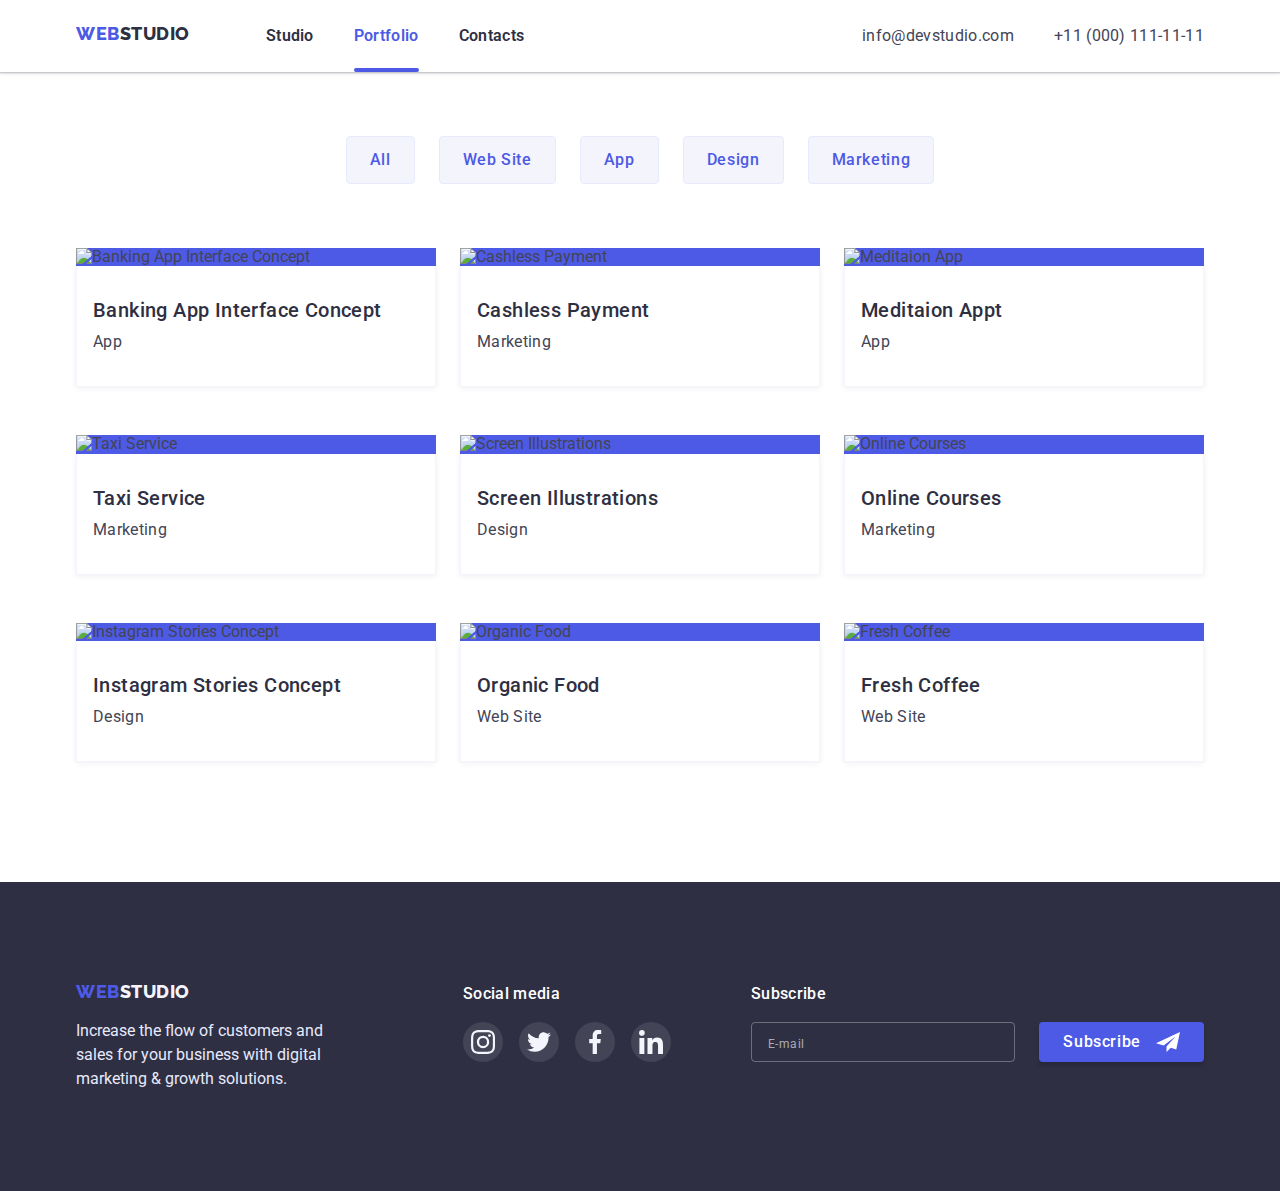
==== portfolio.html @ eb6dbb63 "After mentor" ====
<!DOCTYPE html>
<html lang="en">
  <head>
    <meta charset="UTF-8" />
    <meta http-equiv="X-UA-Compatible" content="IE=edge" />
    <meta name="viewport" content="width=device-width, initial-scale=1.0" />
    <title>WEBSTUDIO</title>
    <link rel="preconnect" href="https://fonts.googleapis.com" />
    <link rel="preconnect" href="https://fonts.gstatic.com" crossorigin />
    <link
      href="https://fonts.googleapis.com/css2?family=Raleway:wght@800&family=Roboto:ital,wght@0,400;0,500;0,700;0,900;1,300&display=swap"
      rel="stylesheet"
    />
    <link
      rel="stylesheet"
      href="https://cdn.jsdelivr.net/npm/modern-normalize@1.1.0/modern-normalize.min.css"
    />
    <link rel="stylesheet" href="./css/styles.css" />
  </head>
  <body>
    <!-- HEADER -->
    <header class="header header-shadow">
      <div class="header-wrapper container">
        <a class="header-logo link" href="./index.html">
          <span class="logo-acent">WEB</span>STUDIO
        </a>

        <div class="header-nav-wrapper">
          <nav class="header-nav-menu">
            <ul class="header-nav-menu-list list">
              <li class="header-nav-menu-item">
                <a class="header-nav-menu-link link" href="./index.html">Studio</a>
              </li>
              <li class="header-nav-menu-item">
                <a class="current-page link" href="./portfolio.html">Portfolio</a>
              </li>
              <li class="header-nav-menu-item">
                <a class="header-nav-menu-link link" href="">Contacts</a>
              </li>
            </ul>
          </nav>
          <ul class="header-contact-list list">
            <li class="header-contact-item">
              <a class="header-contact-link link" href="mailto:info@devstudio.com"
                >info@devstudio.com</a
              >
            </li>
            <li class="header-contact-item">
              <a class="header-contact-link link" href="tel:+110001111111">+11 (000) 111-11-11</a>
            </li>
          </ul>
        </div>

        <!-- mobile button -->
        <button class="mobile-btn js-open-menu" aria-expanded="false" aria-controls="mobile-menu">
          <svg class="menu-hamburger">
            <use href="./images/icons/icons.svg#menu"></use>
          </svg>
        </button>
        <!-- /mobile button/ -->
      </div>
    </header>

    <main>
      <section class="portfolio section">
        <div class="portfolio-wrapper container">
          <!-- filters button -->
          <ul class="btn-list list">
            <li><button class="btn-filters" type="button" aria-label="filter-All">All</button></li>

            <li>
              <button class="btn-filters" type="button" aria-label="filter-Web Site">
                Web Site
              </button>
            </li>

            <li><button class="btn-filters" type="button" aria-label="filter-App">App</button></li>

            <li>
              <button class="btn-filters" type="button" aria-label="filter-Design">Design</button>
            </li>

            <li>
              <button class="btn-filters" type="button" aria-label="filter-Marketing">
                Marketing
              </button>
            </li>
          </ul>

          <!-- examples -->
          <ul class="examples list">
            <li class="examples-item">
              <div class="overlay">
                <picture>
                  <source
                    media="(min-width: 1200px)"
                    srcset="
                      ./images/portfolio/desktop/banking-app-dt.jpg    1x,
                      ./images/portfolio/desktop/banking-app-dt@2x.jpg 2x
                    "
                  />
                  <source
                    media="(min-width: 768px)"
                    srcset="
                      ./images/portfolio/tablet/banking-app-tab.jpg    1x,
                      ./images/portfolio/tablet/banking-app-tab@2x.jpg 2x
                    "
                  />
                  <source
                    media="(max-width: 767px)"
                    srcset="
                      ./images/portfolio/mobile/banking-app-mob.jpg    1x,
                      ./images/portfolio/mobile/banking-app-mob@2x.jpg 2x
                    "
                  />
                  <img
                    class="examples-image"
                    src="./images/portfolio/desktop/banking-app-dt.jpg"
                    alt="Banking App Interface Concept"
                  />
                </picture>

                <p class="overlay-text">
                  14 Stylish and User-Friendly App Design Concepts · Task Manager App · Calorie
                  Tracker App · Exotic Fruit Ecommerce App · Cloud Storage App
                </p>
              </div>
              <div class="examples-description">
                <h3 class="app-caption">Banking App Interface Concept</h3>
                <p class="app-text">App</p>
              </div>
            </li>

            <li class="examples-item">
              <div class="overlay">
                <picture>
                  <source
                    media="(min-width: 1200px)"
                    srcset="
                      ./images/portfolio/desktop/cashless-payment-dt.jpg    1x,
                      ./images/portfolio/desktop/cashless-payment-dt@2x.jpg 2x
                    "
                  />
                  <source
                    media="(min-width: 768px)"
                    srcset="
                      ./images/portfolio/tablet/cashless-payment-tab.jpg    1x,
                      ./images/portfolio/tablet/cashless-payment-tab@2x.jpg 2x
                    "
                  />
                  <source
                    media="(max-width: 767px)"
                    srcset="
                      ./images/portfolio/mobile/cashless-payment-mob.jpg    1x,
                      ./images/portfolio/mobile/cashless-payment-mob@2x.jpg 2x
                    "
                  />
                  <img
                    class="examples-image"
                    src="./images/portfolio/desktop/cashless-payment-dt.jpg"
                    alt="Cashless Payment"
                  />
                </picture>

                <p class="overlay-text">
                  14 Stylish and User-Friendly App Design Concepts · Task Manager App · Calorie
                  Tracker App · Exotic Fruit Ecommerce App · Cloud Storage App
                </p>
              </div>
              <div class="examples-description">
                <h3 class="app-caption">Cashless Payment</h3>
                <p class="app-text">Marketing</p>
              </div>
            </li>

            <li class="examples-item">
              <div class="overlay">
                <picture>
                  <source
                    media="(min-width: 1200px)"
                    srcset="
                      ./images/portfolio/desktop/meditaion-app-dt.jpg    1x,
                      ./images/portfolio/desktop/meditaion-app-dt@2x.jpg 2x
                    "
                  />
                  <source
                    media="(min-width: 768px)"
                    srcset="
                      ./images/portfolio/tablet/meditaion-app-tab.jpg    1x,
                      ./images/portfolio/tablet/meditaion-app-tab@2x.jpg 2x
                    "
                  />
                  <source
                    media="(max-width: 767px)"
                    srcset="
                      ./images/portfolio/mobile/meditaion-app-mob.jpg    1x,
                      ./images/portfolio/mobile/meditaion-app-mob@2x.jpg 2x
                    "
                  />
                  <img
                    class="examples-image"
                    src="./images/portfolio/desktop/meditaion-app-mob.jpg"
                    alt="Meditaion App"
                  />
                </picture>

                <p class="overlay-text">
                  14 Stylish and User-Friendly App Design Concepts · Task Manager App · Calorie
                  Tracker App · Exotic Fruit Ecommerce App · Cloud Storage App
                </p>
              </div>
              <div class="examples-description">
                <h3 class="app-caption">Meditaion Appt</h3>
                <p class="app-text">App</p>
              </div>
            </li>

            <li class="examples-item">
              <div class="overlay">
                <picture>
                  <source
                    media="(min-width: 1200px)"
                    srcset="
                      ./images/portfolio/desktop/taxi-service-dt.jpg    1x,
                      ./images/portfolio/desktop/taxi-service-dt@2x.jpg 2x
                    "
                  />
                  <source
                    media="(min-width: 768px)"
                    srcset="
                      ./images/portfolio/tablet/taxi-service-tab.jpg    1x,
                      ./images/portfolio/tablet/taxi-service-tab@2x.jpg 2x
                    "
                  />
                  <source
                    media="(max-width: 767px)"
                    srcset="
                      ./images/portfolio/mobile/taxi-service-mob.jpg    1x,
                      ./images/portfolio/mobile/taxi-service-mob@2x.jpg 2x
                    "
                  />
                  <img
                    class="examples-image"
                    src="./images/portfolio/desktop/taxi-service-mob.jpg"
                    alt="Taxi Service"
                  />
                </picture>

                <p class="overlay-text">
                  14 Stylish and User-Friendly App Design Concepts · Task Manager App · Calorie
                  Tracker App · Exotic Fruit Ecommerce App · Cloud Storage App
                </p>
              </div>
              <div class="examples-description">
                <h3 class="app-caption">Taxi Service</h3>
                <p class="app-text">Marketing</p>
              </div>
            </li>

            <li class="examples-item">
              <div class="overlay">
                <picture>
                  <source
                    media="(min-width: 1200px)"
                    srcset="
                      ./images/portfolio/desktop/screen-illustrations-dt.jpg    1x,
                      ./images/portfolio/desktop/screen-illustrations-dt@2x.jpg 2x
                    "
                  />
                  <source
                    media="(min-width: 768px)"
                    srcset="
                      ./images/portfolio/tablet/screen-illustrations-tab.jpg    1x,
                      ./images/portfolio/tablet/screen-illustrations-tab@2x.jpg 2x
                    "
                  />
                  <source
                    media="(max-width: 767px)"
                    srcset="
                      ./images/portfolio/mobile/screen-illustrations-mob.jpg    1x,
                      ./images/portfolio/mobile/screen-illustrations-mob@2x.jpg 2x
                    "
                  />
                  <img
                    class="examples-image"
                    src="./images/portfolio/desktop/screen-illustrations-mob.jpg"
                    alt="Screen Illustrations"
                  />
                </picture>

                <p class="overlay-text">
                  14 Stylish and User-Friendly App Design Concepts · Task Manager App · Calorie
                  Tracker App · Exotic Fruit Ecommerce App · Cloud Storage App
                </p>
              </div>
              <div class="examples-description">
                <h3 class="app-caption">Screen Illustrations</h3>
                <p class="app-text">Design</p>
              </div>
            </li>

            <li class="examples-item">
              <div class="overlay">
                <picture>
                  <source
                    media="(min-width: 1200px)"
                    srcset="
                      ./images/portfolio/desktop/online-courses-dt.jpg    1x,
                      ./images/portfolio/desktop/online-courses-dt@2x.jpg 2x
                    "
                  />
                  <source
                    media="(min-width: 768px)"
                    srcset="
                      ./images/portfolio/tablet/online-courses-tab.jpg    1x,
                      ./images/portfolio/tablet/online-courses-tab@2x.jpg 2x
                    "
                  />
                  <source
                    media="(max-width: 767px)"
                    srcset="
                      ./images/portfolio/mobile/online-courses-mob.jpg    1x,
                      ./images/portfolio/mobile/online-courses-mob@2x.jpg 2x
                    "
                  />
                  <img
                    class="examples-image"
                    src="./images/portfolio/desktop/online-courses-mob.jpg"
                    alt="Online Courses"
                  />
                </picture>

                <p class="overlay-text">
                  14 Stylish and User-Friendly App Design Concepts · Task Manager App · Calorie
                  Tracker App · Exotic Fruit Ecommerce App · Cloud Storage App
                </p>
              </div>
              <div class="examples-description">
                <h3 class="app-caption">Online Courses</h3>
                <p class="app-text">Marketing</p>
              </div>
            </li>

            <li class="examples-item">
              <div class="overlay">
                <picture>
                  <source
                    media="(min-width: 1200px)"
                    srcset="
                      ./images/portfolio/desktop/meditaion-app-dt.jpg    1x,
                      ./images/portfolio/desktop/meditaion-app-dt@2x.jpg 2x
                    "
                  />
                  <source
                    media="(min-width: 768px)"
                    srcset="
                      ./images/portfolio/tablet/instagram-stories-tab.jpg    1x,
                      ./images/portfolio/tablet/instagram-stories-tab@2x.jpg 2x
                    "
                  />
                  <source
                    media="(max-width: 767px)"
                    srcset="
                      ./images/portfolio/mobile/instagram-stories-mob.jpg    1x,
                      ./images/portfolio/mobile/instagram-stories-mob@2x.jpg 2x
                    "
                  />
                  <img
                    class="examples-image"
                    src="./images/portfolio/desktop/instagram-stories-mob.jpg"
                    alt="Instagram Stories Concept"
                  />
                </picture>

                <p class="overlay-text">
                  14 Stylish and User-Friendly App Design Concepts · Task Manager App · Calorie
                  Tracker App · Exotic Fruit Ecommerce App · Cloud Storage App
                </p>
              </div>
              <div class="examples-description">
                <h3 class="app-caption">Instagram Stories Concept</h3>
                <p class="app-text">Design</p>
              </div>
            </li>

            <li class="examples-item">
              <div class="overlay">
                <picture>
                  <source
                    media="(min-width: 1200px)"
                    srcset="
                      ./images/portfolio/desktop/organic-food-dt.jpg    1x,
                      ./images/portfolio/desktop/organic-food-dt@2x.jpg 2x
                    "
                  />
                  <source
                    media="(min-width: 768px)"
                    srcset="
                      ./images/portfolio/tablet/organic-food-tab.jpg    1x,
                      ./images/portfolio/tablet/organic-food-tab@2x.jpg 2x
                    "
                  />
                  <source
                    media="(max-width: 767px)"
                    srcset="
                      ./images/portfolio/mobile/organic-food-mob.jpg    1x,
                      ./images/portfolio/mobile/organic-food-mob@2x.jpg 2x
                    "
                  />
                  <img
                    class="examples-image"
                    src="./images/portfolio/desktop/organic-food-mob.jpg"
                    alt="Organic Food"
                  />
                </picture>

                <p class="overlay-text">
                  14 Stylish and User-Friendly App Design Concepts · Task Manager App · Calorie
                  Tracker App · Exotic Fruit Ecommerce App · Cloud Storage App
                </p>
              </div>
              <div class="examples-description">
                <h3 class="app-caption">Organic Food</h3>
                <p class="app-text">Web Site</p>
              </div>
            </li>

            <li class="examples-item">
              <div class="overlay">
                <picture>
                  <source
                    media="(min-width: 1200px)"
                    srcset="
                      ./images/portfolio/desktop/fresh-coffee-dt.jpg    1x,
                      ./images/portfolio/desktop/fresh-coffee-dt@2x.jpg 2x
                    "
                  />
                  <source
                    media="(min-width: 768px)"
                    srcset="
                      ./images/portfolio/tablet/fresh-coffee-tab.jpg    1x,
                      ./images/portfolio/tablet/fresh-coffee-tab@2x.jpg 2x
                    "
                  />
                  <source
                    media="(max-width: 767px)"
                    srcset="
                      ./images/portfolio/mobile/fresh-coffee-mob.jpg    1x,
                      ./images/portfolio/mobile/fresh-coffee-mob@2x.jpg 2x
                    "
                  />
                  <img
                    class="examples-image"
                    src="./images/portfolio/desktop/fresh-coffee-mob.jpg"
                    alt="Fresh Coffee"
                  />
                </picture>

                <p class="overlay-text">
                  14 Stylish and User-Friendly App Design Concepts · Task Manager App · Calorie
                  Tracker App · Exotic Fruit Ecommerce App · Cloud Storage App
                </p>
              </div>
              <div class="examples-description">
                <h3 class="app-caption">Fresh Coffee</h3>
                <p class="app-text">Web Site</p>
              </div>
            </li>
          </ul>
        </div>
      </section>
    </main>

    <footer class="footer section">
      <div class="footer-wrapper container">
        <!-- footer-logo -->
        <div class="footer-container">
          <a class="footer-logo link" href="./index.html">
            <span class="logo-acent">WEB</span>STUDIO
          </a>
          <p class="footer-text">
            Increase the flow of customers and sales for your business with digital marketing &
            growth solutions.
          </p>
        </div>

        <!-- Social media -->
        <div class="social-container">
          <h3 class="footer-title">Social media</h3>
          <ul class="footer-social-list list">
            <li>
              <a class="footer-social-link" href="#">
                <svg class="footer-social-icon">
                  <use href="./images/icons/icons.svg#instagram"></use>
                </svg>
              </a>
            </li>

            <li>
              <a class="footer-social-link" href="#">
                <svg class="footer-social-icon">
                  <use href="./images/icons/icons.svg#twitter"></use>
                </svg>
              </a>
            </li>

            <li>
              <a class="footer-social-link" href="#">
                <svg class="footer-social-icon">
                  <use href="./images/icons/icons.svg#facebook"></use>
                </svg>
              </a>
            </li>

            <li>
              <a class="footer-social-link" href="#">
                <svg class="footer-social-icon">
                  <use href="./images/icons/icons.svg#linkedin"></use>
                </svg>
              </a>
            </li>
          </ul>
        </div>

        <!-- Subscribe -->
        <div class="subscribe-container">
          <h3 class="footer-title">Subscribe</h3>
          <form class="footer-subscribe-form">
            <label class="footer-subscribe-label">
              <input
                class="footer-subscribe-input"
                name="user-email"
                type="email"
                placeholder="E-mail"
              />
            </label>
            <button class="footer-btn" type="submit">
              Subscribe
              <svg class="footer-btn-icon">
                <use href="./images/icons/icons.svg#fly"></use>
              </svg>
            </button>
          </form>
        </div>
      </div>
    </footer>

    <!-- MOBILE MENU -->
    <div class="menu-container js-menu-container" id="mobile-menu">
      <button class="mobile-close-btn js-close-menu">
        <svg width="8" height="8">
          <use href="./images/icons/icons.svg#close-black"></use>
        </svg>
      </button>

      <nav class="mobile-nav-menu">
        <ul class="mobile-nav-menu-list list">
          <li class="mobile-nav-menu-item">
            <a class="mobile-nav-menu-link link" href="./index.html">Studio</a>
          </li>
          <li class="mobile-nav-menu-item">
            <a class="mobile-current-page link" href="./portfolio.html">Portfolio</a>
          </li>
          <li class="mobile-nav-menu-item">
            <a class="mobile-nav-menu-link link" href="">Contacts</a>
          </li>
        </ul>
      </nav>

      <ul class="mobile-contact-list list">
        <li class="mobile-contact-item">
          <a class="mobile-contact-link link" href="tel:+110001111111">+11 (000) 111-11-11</a>
        </li>
        <li class="mobile-contact-item">
          <a class="mail-contact-link link" href="mailto:info@devstudio.com">info@devstudio.com</a>
        </li>
      </ul>

      <ul class="team-social-list list">
        <li>
          <a class="team-social-link" href="#" aria-label="link-instagram">
            <svg class="team-social-icon">
              <use href="./images/icons/icons.svg#instagram"></use>
            </svg>
          </a>
        </li>

        <li>
          <a class="team-social-link" href="#" aria-label="link-twitter">
            <svg class="team-social-icon">
              <use href="./images/icons/icons.svg#twitter"></use>
            </svg>
          </a>
        </li>

        <li>
          <a class="team-social-link" href="#" aria-label="link-facebook">
            <svg class="team-social-icon">
              <use href="./images/icons/icons.svg#facebook"></use>
            </svg>
          </a>
        </li>

        <li>
          <a class="team-social-link" href="#" aria-label="link-linkedin">
            <svg class="team-social-icon">
              <use href="./images/icons/icons.svg#linkedin"></use>
            </svg>
          </a>
        </li>
      </ul>
    </div>

    <script src="./js/modal.js"></script>
    <script src="./js/mobile-menu.js"></script>
  </body>
</html>
---- css/styles.css ----
:root {
  /* font */
  --font-main: 'Roboto', sans-serif;
  --font-secondary: 'Raleway', sans-serif;

  /* color fonts */
  --color-font-heading: #2e2f42;
  --color-font-text: #434455;
  --color-font-acent: #4d5ae5;
  --color-font-hero: #ffffff;
  --color-font-footer: #e7e9fc;
  --color-logo-footer: #f4f4fd;

  /* color backgrounds */
  --color-bg-main: #ffffff;
  --color-bg-acent: #2e2f42;
  --color-bg-team: #f4f4fd;
  --color-bg-overlay: #4d5ae5;
  --color-bg-modal: #fcfcfc;

  /* color button subscribe */
  --color-btn-sub-defoult: #4d5ae5;
  --color-btn-sub-press: #404bbf;
  --color-btn-sub-font: #ffffff;

  /* color button filter */
  --color-bth-filter-defoult: #f4f4fd;
  --color-btn-filter-acent: #4d5ae5;
  --color-btn-filter-border: #e7e9fc;
  --color-btn-filter-press: #404bbf;
  --color-btn-filter-font: #ffffff;

  /* color button modal */
  --color-btn-modal-defoult: #4d5ae5;
  --color-btn-modal-border: #e7e9fc;
  --color-btn-modal-press: #404bbf;

  /* color link */
  --color-link-main: #4d5ae5;
  --color-link-press: #404bbf;
  --color-link-acent: #31d0aa;
  --color-link-bg-footer: rgba(255, 255, 255, 0.1);
  --color-link-icon: #f4f4fd;
  --color-customer-defoult: #8e8f99;
  --color-customer-acent: #4d5ae5;
  --color-customer-press: #404bbf;

  /* color modal form */
  --color-modal-label-text: #8e8f99;
  --color-modal-input-border: rgba(33, 33, 33, 0.2);
  --color-modal-placeholder: rgba(117, 117, 117, 0.5);
  --color-modal-privacy-text: #757575;
  --color-modal-icon: #2e2f42;
  --color-modal-accent: #4d5ae5;
  --color-modal-checkbox-icon: #f4f4fd;
  --color-modal-btn-icon: #ffffff;
  --color-modal-heading: #2e2f42;

  /* shadow */
  --shadow-main: 0px 1px 6px rgba(46, 47, 66, 0.08), 0px 1px 1px rgba(46, 47, 66, 0.16),
    0px 2px 1px rgba(46, 47, 66, 0.08);

  /* transition */
  --transition-slow: 750ms cubic-bezier(0.4, 0, 0.2, 1);
  --transition-fast: 250ms cubic-bezier(0.4, 0, 0.2, 1);

  /* animations */
  --animation: 1000ms cubic-bezier(0.4, 0, 0.2, 1);
}

body {
  font-family: var(--font-main);
  color: var(--color-font-text);

  background-color: var(--color-bg-main);
}

/* --------------------------
------- DROP STYLE -------
-------------------------- */
.link {
  text-decoration: none;
}

.list {
  list-style: none;
}

h1,
h2,
h3,
h4,
p,
ul {
  margin-top: 0;
  margin-bottom: 0;
}

ul {
  padding-left: 0;
}

/* hiden text */
.hiden {
  position: absolute;
  width: 1px;
  height: 1px;
  margin: -1px;
  border: 0;
  padding: 0;

  white-space: nowrap;
  clip-path: inset(100%);
  clip: rect(0 0 0 0);
  overflow: hidden;
}
/* --------------------------
------- /DROP STYLE -------
-------------------------- */

/* --------------------------
------- COMPONENTS -------
-------------------------- */
.container {
  margin-left: auto;
  margin-right: auto;
  padding-left: 16px;
  padding-right: 16px;
  min-width: 320px;

  /* outline: 1px solid red; */
}

@media screen and (min-width: 428px) {
  .container {
    width: 428px;
  }
}

@media screen and (min-width: 768px) {
  .container {
    width: 768px;
  }
}

.section {
  padding-top: 96px;
  padding-bottom: 96px;
}

@media screen and (min-width: 1200px) {
  .container {
    width: 1158px;
    padding-left: 15px;
    padding-right: 15px;
  }

  .section {
    padding-top: 120px;
    padding-bottom: 120px;
  }
}

.section-title {
  margin-bottom: 72px;

  font-weight: 700;
  font-size: 36px;
  line-height: 1.11;
  text-align: center;
  letter-spacing: 0.02em;
  text-transform: capitalize;
  color: var(--color-font-heading);
}

.current-page {
  letter-spacing: 0.02em;
  color: var(--color-font-acent);
}

.current-page::after {
  content: '';
  display: block;
  width: 100%;
  height: 4px;
  margin-top: 20px;

  background-color: var(--color-font-acent);
  border-radius: 2px;
}
/* --------------------------
------- /COMPONENTS -------
-------------------------- */

/* ----------------------
------- HEADER -------
---------------------- */
.header {
  padding-top: 24px;
  padding-bottom: 24px;
}

.header-wrapper {
  display: flex;
  align-items: center;
}

.header-shadow {
  box-shadow: var(--shadow-main);
}

/* logo */
.header-logo {
  font-family: var(--font-secondary);
  font-weight: 800;
  font-size: 18px;
  letter-spacing: 0.03em;
  text-transform: uppercase;
  color: var(--color-font-heading);
}

.logo-acent {
  font-family: var(--font-secondary);
  color: var(--color-font-acent);
}
/* /logo
--------- */

/* wrapper navigations in header */
@media screen and (max-width: 767px) {
  .header-nav-wrapper {
    display: none;
  }

  .mobile-btn {
    display: flex;
    align-items: center;
    margin-left: auto;
    background-color: transparent;
    border: none;
    padding: 0;
  }
}

.menu-hamburger {
  width: 32px;
  height: 22px;
}

@media screen and (min-width: 768px) {
  .mobile-btn {
    display: none;
  }

  .header-wrapper {
    display: flex;
    align-items: flex-start;
  }

  .header-nav-wrapper {
    display: flex;
    flex-grow: 1;
  }

  .header {
    padding-bottom: 0;
  }
}

.header-nav-menu {
  display: flex;
  margin-left: auto;
  margin-right: auto;
}

.header-nav-menu-list {
  display: flex;
}

.header-nav-menu-item {
  font-weight: 600;
  font-size: 16px;
  line-height: 1.5;
  letter-spacing: 0.02em;
  color: var(--color-font-heading);
}

.header-nav-menu-item:not(:last-child) {
  margin-right: 40px;
}

.header-nav-menu-link {
  display: block;
  letter-spacing: 0.02em;
  color: var(--color-font-heading);

  transition: color var(--transition);
}

.header-nav-menu-link:hover,
.header-nav-menu-link:focus {
  color: var(--color-font-acent);
}

.header-nav-menu-link:active {
  color: var(--color-link-press);
}

.header-contact-list {
  display: flex;
  flex-direction: column;
  gap: 4px;
}

.header-contact-link {
  display: block;

  font-weight: 400;
  font-size: 12px;
  line-height: 1.33;
  letter-spacing: 0.04em;
  color: var(--color-font-text);

  transition: color var(--transition);
}

.header-contact-link:hover,
.header-contact-link:focus {
  color: var(--color-font-acent);
}

.header-contact-link:active {
  color: var(--color-link-press);
}

@media screen and (min-width: 1200px) {
  .header-nav-menu {
    margin-left: 76px;
    margin-right: auto;
  }

  .header-contact-list {
    display: flex;
    flex-direction: row;
    gap: 40px;
  }

  .header-contact-link {
    font-weight: 400;
    font-size: 16px;
    line-height: 1.5;
    letter-spacing: 0.02em;
  }
}
/* /wrapper navigations in header */
/* ----------------------
------- /HEADER -------
---------------------- */

/* --------------------
------- HERO -------
-------------------- */
.hero {
  padding-top: 112px;
  padding-bottom: 112px;
  margin-left: auto;
  margin-right: auto;
  max-width: 1440px;

  background-image: linear-gradient(to right, rgba(46, 47, 66, 0.7), rgba(46, 47, 66, 0.7)),
    url(../images/hero/mobile-bg.jpg);
  background-size: cover;
  background-position: center;
  background-color: var(--color-bg-acent);
}

@media screen and (min-device-pixel-ratio: 2) and (max-width: 767px),
  screen and (min-resolution: 192dpi) and (max-width: 767px),
  screen and (min-resolution: 2dppx) and (max-width: 767px) {
  .hero {
    background-image: linear-gradient(to right, rgba(46, 47, 66, 0.7), rgba(46, 47, 66, 0.7)),
      url(../images/hero/mobile-bg@2x.jpg);
  }
}

.hero-wrapper {
  align-items: center;
  flex-direction: column;
}

.hero-title {
  max-width: 350px;
  margin-left: auto;
  margin-right: auto;
  margin-bottom: 72px;

  font-weight: 700;
  font-size: 36px;
  line-height: 1.11;
  letter-spacing: 0.02em;
  text-transform: capitalize;
  text-align: center;
  color: var(--color-font-hero);
}

@media screen and (min-width: 768px) {
  .hero {
    background-image: linear-gradient(to right, rgba(46, 47, 66, 0.7), rgba(46, 47, 66, 0.7)),
      url(../images/hero/tablet-bg.jpg);
  }

  .hero-title {
    max-width: 500px;
    margin-bottom: 40px;

    font-size: 56px;
    line-height: 1.07;
  }
}

@media screen and (min-device-pixel-ratio: 2) and (min-width: 768px),
  screen and (min-resolution: 192dpi) and (min-width: 768px),
  screen and (min-resolution: 2dppx) and (min-width: 768px) {
  .hero {
    background-image: linear-gradient(to right, rgba(46, 47, 66, 0.7), rgba(46, 47, 66, 0.7)),
      url(../images/hero/tablet-bg@2x.jpg);
  }

  .hero-title {
    max-width: 500px;
    margin-bottom: 40px;

    font-size: 56px;
    line-height: 1.07;
  }
}

@media screen and (min-width: 1200px) {
  .hero {
    padding-top: 188px;
    padding-bottom: 188px;
    background-image: linear-gradient(to right, rgba(46, 47, 66, 0.7), rgba(46, 47, 66, 0.7)),
      url(../images/hero/desktop-bg.jpg);
  }

  .hero-title {
    margin-bottom: 48px;
  }
}

@media screen and (min-device-pixel-ratio: 2) and (min-width: 1200px),
  screen and (min-resolution: 192dpi) and (min-width: 1200px),
  screen and (min-resolution: 2dppx) and (min-width: 1200px) {
  .hero {
    padding-top: 188px;
    padding-bottom: 188px;
    background-image: linear-gradient(to right, rgba(46, 47, 66, 0.7), rgba(46, 47, 66, 0.7)),
      url(../images/hero/desktop-bg@2x.jpg);
  }

  .hero-title {
    margin-bottom: 48px;
  }
}

.hero-btn {
  display: block;
  margin-left: auto;
  margin-right: auto;
  padding-top: 16px;
  padding-bottom: 16px;
  padding-left: 32px;
  padding-right: 32px;

  font-weight: 500;
  font-size: 16px;
  line-height: 1.5;
  letter-spacing: 0.04em;
  color: var(--color-font-hero);

  background-color: var(--color-btn-sub-defoult);
  box-shadow: 0px 4px 4px rgba(0, 0, 0, 0.15);
  border-radius: 4px;
  border: transparent;

  cursor: pointer;

  transition: box-shadow var(--transition), background-color var(--transition);

  /* animation hero button */
  animation: hero-btn var(--animation);
  /* /animation hero button */
}

.hero-btn:hover,
.hero-btn:focus {
  box-shadow: var(--shadow-main);
}

.hero-btn:active {
  background-color: var(--color-btn-sub-press);
  box-shadow: 0px 4px 4px rgba(0, 0, 0, 0.15);
}
/* --------------------
------- /HERO -------
-------------------- */

/* ---------------------
------- ABOUT -------
--------------------- */
.about-list {
  display: flex;
  flex-wrap: wrap;
  row-gap: 72px;
}

.about-icon-container {
  display: flex;
  justify-content: center;
  align-items: center;
  margin-bottom: 8px;
  height: 112px;

  background-color: var(--color-bg-team);
  border-radius: 4px;
}

@media screen and (max-width: 1199px) {
  .about-icon-container {
    display: none;
  }
}

.about-icon {
  width: 64px;
  height: 64px;
}

.about-caption {
  margin-bottom: 8px;

  font-weight: 700;
  font-size: 36px;
  text-align: center;
  line-height: 1.11;
  letter-spacing: 0.02em;
}

.about-text {
  font-weight: 500;
  line-height: 1.5;
  letter-spacing: 0.02em;
  color: var(--color-font-text);
}

@media screen and (min-width: 768px) {
  .about-list {
    column-gap: 24px;
  }

  .about-item {
    flex-basis: calc(100% / 2 - 12px);
  }

  .about-caption {
    text-align: start;
  }
}

@media screen and (min-width: 1200px) {
  .about {
    padding-bottom: 0;
  }

  .about-list {
    display: flex;
    flex-wrap: nowrap;
    row-gap: 24px;
  }

  .about-caption {
    font-weight: 500;
    font-size: 20px;
    text-align: start;
    line-height: 1.2;
    letter-spacing: 0.02em;
  }

  .about-text {
    font-weight: 400;
  }
}
/* ---------------------
------- /ABOUT -------
--------------------- */

/* ---------------------------------
------- WHAT ARE WE DOING -------
--------------------------------- */
@media screen and (max-width: 1199px) {
  .work {
    display: none;
  }
}

.work-list {
  display: flex;
  gap: 24px;
  flex-wrap: wrap;
}

.work-image {
  display: block;
}
/* ---------------------------------
------- /WHAT ARE WE DOING -------
--------------------------------- */

/* --------------------
------- TEAM -------
-------------------- */
.team {
  background-color: var(--color-bg-team);
}

.team-list {
  display: flex;
  flex-wrap: wrap;
  justify-content: center;
  margin-left: auto;
  margin-right: auto;
  row-gap: 72px;
}

@media screen and (min-width: 768px) {
  .team-list {
    row-gap: 64px;
    column-gap: 24px;
    width: 552px;
  }
}

@media screen and (min-width: 1200px) {
  .team-list {
    row-gap: 64px;
    column-gap: 24px;
    width: 100%;
  }
}

.team-thumb {
  box-shadow: var(--shadow-main);
  border-radius: 0px 0px 4px 4px;

  background-color: var(--color-bg-main);
}

.team-image {
  display: block;
}

.team-description {
  display: flex;
  flex-direction: column;
  align-items: center;
  padding-top: 32px;
  padding-bottom: 32px;
  padding-right: 16px;
  padding-left: 16px;
}

.team-name {
  font-weight: 500;
  font-size: 20px;
  line-height: 1.2;
  text-align: center;
  letter-spacing: 0.02em;
  color: var(--color-font-heading);
}

.team-position {
  font-weight: 400;
  font-size: 16px;
  line-height: 1.5;
  text-align: center;
  letter-spacing: 0.02em;
  color: var(--color-font-text);
}

.team-social-list {
  display: flex;
  margin-top: 8px;
  gap: 24px;
}

.team-social-link {
  display: flex;
  justify-content: center;
  align-items: center;
  width: 40px;
  height: 40px;

  border-radius: 50%;
  background-color: var(--color-link-main);

  transition: background-color var(--transition);
}

.team-social-link:hover,
.team-social-link:focus {
  background-color: var(--color-link-acent);
}

.team-social-link:focus {
  background-color: var(--color-link-press);
}

.team-social-icon {
  width: 16px;
  height: 16px;
  fill: var(--color-link-icon);
}
/* --------------------
------- /TEAM -------
-------------------- */

/* -------------------------
------- CUSTOMERS -------
------------------------- */
.customer-list {
  display: flex;
  flex-wrap: wrap;
  justify-content: center;
  column-gap: 16px;
  row-gap: 72px;
}

.customer-item {
  width: calc(100% / 2 - 16px);
}

@media screen and (min-width: 768px) {
  .customer-list {
    column-gap: 24px;
    width: 552px;
    margin-left: auto;
    margin-right: auto;
  }

  .customer-item {
    width: 168px;
  }
}

@media screen and (min-width: 1200px) {
  .customer-list {
    width: 100%;
  }
}

.customer-link {
  display: flex;
  justify-content: center;
  align-items: center;
  height: 86px;

  border: 1px solid var(--color-customer-defoult);
  border-radius: 4px;
  color: var(--color-customer-defoult);

  transition: border-color var(--transition), color var(--transition);
}

.customer-social-link:hover,
.customer-social-link:focus {
  border-color: var(--color-customer-acent);
  color: var(--color-customer-acent);
}

.customer-social-link:active {
  border-color: var(--color-customer-press);
  color: var(--color-customer-press);
}

.customer-icon {
  width: 104px;
  height: 56px;
  fill: currentColor;
}
/* -------------------------
------- /CUSTOMERS -------
------------------------- */

/* ----------------------
------- FOOTER -------
---------------------- */
.footer {
  background-color: var(--color-bg-acent);
}

.footer-wrapper {
  display: flex;
  flex-direction: column;
  flex-wrap: wrap;
  align-items: center;
}

/* footer logo and text */
.footer-container {
  display: flex;
  margin-bottom: 72px;
  flex-direction: column;
  align-items: center;
  width: 264px;
}

.footer-logo {
  font-family: var(--font-secondary);
  font-weight: 800;
  font-size: 18px;
  line-height: 1.16;
  letter-spacing: 0.03em;
  text-transform: uppercase;
  color: var(--color-logo-footer);
}

.footer-text {
  margin-top: 16px;

  line-height: 1.5;
  color: var(--color-font-footer);
}
/* /footer logo and text */

/* social media*/
.social-container {
  display: flex;
  flex-direction: column;
  margin-bottom: 72px;
  align-items: center;
}

.footer-title {
  font-weight: 500;
  font-size: 16px;
  line-height: 1.5;
  letter-spacing: 0.02em;
  color: var(--color-font-hero);
}

.footer-social-list {
  display: flex;
  margin-top: 16px;
  gap: 16px;
}

.footer-social-link {
  display: flex;
  justify-content: center;
  align-items: center;
  width: 40px;
  height: 40px;
  border-radius: 50%;

  background-color: var(--color-link-bg-footer);

  transition: background-color var(--transition);
}

.footer-social-link:hover,
.footer-social-link:focus {
  background-color: var(--color-link-acent);
}

.footer-social-link:active {
  background-color: var(--color-link-press);
}

.footer-social-icon {
  justify-content: center;
  align-items: center;
  width: 24px;
  height: 24px;
  fill: var(--color-link-icon);
}
/* /social media*/

/* subscribe */
.subscribe-container {
  display: flex;
  flex-direction: column;
  align-items: center;
  width: 100%;
}

.footer-subscribe-form {
  flex-direction: column;
  align-items: center;
  margin-top: 16px;
  width: 100%;
}

.footer-subscribe-label {
  width: 100%;
}

.footer-subscribe-input {
  width: 100%;
  height: 40px;
  padding-left: 16px;
  padding-right: 16px;
  padding-top: 8px;
  padding-bottom: 8px;

  color: var(--color-font-hero);

  border: 1px solid rgba(255, 255, 255, 0.3);
  border-radius: 4px;
  background-color: transparent;
  outline: none;

  transition: border-color var(--transition);
}

.footer-subscribe-input:checked,
.footer-subscribe-input:focus {
  border-color: var(--color-link-acent);
}

.footer-subscribe-input::placeholder {
  font-weight: 400;
  font-size: 12px;
  line-height: 2;
  letter-spacing: 0.04em;
  color: rgba(255, 255, 255, 0.6);
}

.footer-btn {
  display: flex;
  margin-left: auto;
  margin-right: auto;
  align-items: center;

  padding-left: 24px;
  padding-right: 24px;
  padding-top: 8px;
  padding-bottom: 8px;
  width: fit-content;
  margin-top: 16px;

  font-weight: 500;
  font-size: 16px;
  line-height: 1.5;
  letter-spacing: 0.04em;
  color: var(--color-font-hero);

  background-color: var(--color-btn-sub-defoult);
  box-shadow: 0px 4px 4px rgba(0, 0, 0, 0.15);
  border-radius: 4px;
  border: transparent;

  cursor: pointer;

  transition: box-shadow var(--transition), background-color var(--transition);
}

.footer-btn-icon {
  width: 24px;
  height: 24px;
  margin-left: 15px;

  fill: var(--color-font-hero);
}

.footer-btn:hover,
.footer-btn:focus {
  box-shadow: var(--shadow-main);
}

.footer-btn:active {
  background-color: var(--color-btn-sub-press);
  box-shadow: 0px 4px 4px rgba(0, 0, 0, 0.15);
}
/* /subscribe */

@media screen and (min-width: 768px) {
  .footer-wrapper {
    flex-direction: row;
    /* padding-left: 108px; */
    width: 552px;
    padding: 0;
    align-items: flex-start;
  }

  .footer-container {
    margin-right: 24px;
    align-items: flex-start;
  }

  .social-container {
    align-items: flex-start;
  }

  .subscribe-container {
    align-items: flex-start;
    flex-direction: column;
    width: 453px;
  }

  .footer-subscribe-form {
    display: flex;
    flex-direction: row;
  }

  .footer-btn {
    margin-top: 0;
  }

  .footer-subscribe-input {
    width: 264px;
  }
}

@media screen and (min-width: 1200px) {
  .footer {
    padding-top: 100px;
    padding-bottom: 100px;
  }

  .footer-wrapper {
    padding-left: 15px;
    padding-right: 15px;
    width: 1158px;
  }

  .footer-container {
    margin-right: 120px;
    margin-bottom: 0;
  }

  .social-container {
    margin-right: 80px;
    margin-bottom: 0;
  }

  .footer-container {
    margin-right: auto;
  }
}
/* ----------------------
------- /FOOTER -------
---------------------- */

/* -------------------------
------- PORTFOLIO -------
------------------------- */
.portfolio {
  padding-top: 48px;
}

.portfolio-wrapper {
}

/* filters button */
.btn-list {
  display: flex;
  flex-wrap: wrap;
  margin-bottom: 48px;
  column-gap: 24px;
  row-gap: 16px;
  width: 264px;
}

.btn-filters {
  padding-top: 7px;
  padding-bottom: 7px;
  padding-left: 15px;
  padding-right: 15px;

  font-family: var(--font-main);
  font-weight: 500;
  font-size: 16px;
  line-height: 1.5;
  letter-spacing: 0.04em;
  color: var(--color-font-acent);

  background-color: var(--color-bth-filter-defoult);
  border: 1px solid var(--color-btn-filter-border);
  border-radius: 4px;

  transition: color var(--transition), background-color var(--transition),
    border-color var(--transition), box-shadow var(--transition);
}

.btn-filters:hover,
.btn-filters:focus {
  color: var(--color-font-hero);
  background-color: var(--color-btn-filter-acent);
  border-color: transparent;
  box-shadow: 0px 3px 1px rgba(0, 0, 0, 0.1), 0px 2px 1px rgba(0, 0, 0, 0.08),
    0px 2px 2px rgba(0, 0, 0, 0.12);
}

.btn-filters:active {
  color: var(--color-font-hero);
  background-color: var(--color-btn-filter-press);
  border-color: transparent;
  box-shadow: 0px 3px 1px rgba(0, 0, 0, 0.1), 0px 2px 1px rgba(0, 0, 0, 0.08),
    0px 2px 2px rgba(0, 0, 0, 0.12);
}

@media screen and (min-width: 768px) {
  .portfolio {
    padding-top: 64px;
  }

  .btn-list {
    margin-bottom: 64px;
    justify-content: center;
    width: 100%;
  }

  .btn-filters {
    padding-top: 11px;
    padding-bottom: 11px;
    padding-left: 23px;
    padding-right: 23px;
  }
}
/* /filters button
------------------- */

/* examples */
.examples {
  display: flex;
  flex-wrap: wrap;
  justify-content: center;
  width: 100%;
  gap: 48px;
}

.examples-item {
  min-width: 320px;

  transition: box-shadow var(--transition);
}

.overlay {
  position: relative;
  width: 100%;

  overflow: hidden;
  transform: translateY(0);
}

.overlay-text {
  position: absolute;
  top: 0;
  left: 0;
  height: 100%;
  padding-top: 40px;
  padding-left: 32px;
  padding-right: 32px;
  overflow: auto;

  line-height: 1.5;
  letter-spacing: 0.02em;
  background-color: var(--color-bg-overlay);

  color: var(--color-logo-footer);

  transform: translateY(100%);
  transition: transform var(--transition-fast);
}

.examples-item:hover,
.examples-item:focus {
  box-shadow: var(--shadow-main);
}

.examples-item:hover .overlay-text {
  transform: translateY(0);
}

.examples-image {
  display: block;
  max-width: 100%;
  background-color: var(--color-bg-overlay);
}

.examples-description {
  display: flex;
  flex-direction: column;
  padding-top: 32px;
  padding-bottom: 32px;
  padding-left: 16px;
  padding-right: 16px;

  border: 0.5px solid var(--color-bg-team);
  box-shadow: 0px 1px 6px rgba(46, 47, 66, 0.08);
  border-top: none;
}

.app-caption {
  margin-bottom: 8px;

  font-weight: 500;
  font-size: 20px;
  line-height: 1.2;
  letter-spacing: 0.02em;
  color: var(--color-font-heading);
}

.app-text {
  font-weight: 400;
  font-size: 16px;
  line-height: 1.5;
  letter-spacing: 0.02em;
  color: var(--color-font-text);
}
/* /examples
------------- */

@media screen and (min-width: 768px) {
  .examples {
    justify-content: start;
    width: 100%;
    column-gap: 24px;
    row-gap: 72px;
  }

  .examples-item {
    width: 356px;
  }
}

@media screen and (min-width: 1200px) {
  .examples {
    row-gap: 48px;
  }

  .examples-item {
    width: 360px;
  }
}

/* -------------------------
------- /PORTFOLIO -------
------------------------- */

/* ----------------------------
------- MODAL WINDOW -------
---------------------------- */
.backdrop {
  position: fixed;
  top: 0;
  left: 0;
  z-index: 100;
  width: 100%;
  height: 100%;
  background-color: rgba(46, 47, 66, 0.4);
  backdrop-filter: blur(3px);

  transition: visibility var(--transition-slow), opacity var(--transition-slow);
}

.backdrop.is-hidden {
  visibility: hidden;
  opacity: 0;
  pointer-events: none;
}

.modal {
  position: absolute;
  top: 50%;
  left: 50%;
  transform: translate(-50%, -50%);
  opacity: 1;

  width: 408px;
  padding-top: 72px;
  padding-bottom: 24px;
  padding-left: 24px;
  padding-right: 24px;

  background-color: var(--color-bg-modal);
  box-shadow: 0px 1px 1px rgba(0, 0, 0, 0.14), 0px 1px 3px rgba(0, 0, 0, 0.12),
    0px 2px 1px rgba(0, 0, 0, 0.2);
  border-radius: 4px;

  transition: transform var(--transition-fast) 250ms, opacity var(--transition-fast) 250ms;
}

@media screen and (min-width: 428px) {
  .modal {
    max-width: 392px;
  }
}

@media screen and (min-width: 320px), screen and (max-width: 427px) {
  .modal {
    width: calc(100% - 36px);
  }
}

/* animation open modal window */
.backdrop.is-hidden .modal {
  transform: translate(-50%, 100%);
  opacity: 0;
}
/* /animation open modal window */

.modal-close-btn {
  position: absolute;
  top: 24px;
  right: 24px;

  display: flex;
  justify-content: center;
  align-items: center;
  width: 24px;
  height: 24px;

  background-color: var(--color-btn-modal-border);
  border: 1px solid rgba(0, 0, 0, 0.1);
  border-radius: 50%;

  cursor: pointer;

  transition: background-color var(--transition), border-color var(--transition),
    fill var(--transition);
}

.modal-close-btn:hover,
.modal-close-btn:focus {
  background-color: var(--color-btn-modal-defoult);
  border-color: var(--color-btn-modal-defoult);
  fill: var(--color-modal-btn-icon);
}

.modal-close-btn:active {
  background-color: var(--color-btn-modal-press);
  border-color: var(--color-btn-modal-press);
  fill: var(--color-modal-icon);
}

/* ----------------------------
------- /MODAL WINDOW -------
---------------------------- */

/* ----------------------------
------- MODAL FORM -------
---------------------------- */
.modal-form {
  display: flex;
  flex-direction: column;
}

.modal-caption {
  margin-bottom: 16px;

  font-weight: 600;
  font-size: 16px;
  line-height: 1.5;
  text-align: center;
  letter-spacing: 0.02em;
  color: var(--color-modal-heading);
}

.modal-form-field {
  margin-bottom: 8px;
}

.modal-form-field.margin {
  margin-bottom: 0;
}

.modal-form-input-description {
  display: block;
  margin-bottom: 4px;

  font-weight: 400;
  font-size: 12px;
  line-height: 1.16;
  letter-spacing: 0.01em;
  color: var(--color-modal-label-text);
}

.modal-form-input-wrapper {
  display: block;
  position: relative;
}

.modal-form-input {
  width: 100%;
  height: 40px;
  padding-left: 38px;
  padding-top: 11px;
  padding-bottom: 11px;

  transition: border-color var(--transition);

  border: 1px solid var(--color-modal-input-border);
  border-radius: 4px;
}

/* differen color input */
.modal-form-input::placeholder {
  color: var(--color-modal-btn-icon);
}

.modal-form-input:not(:placeholder-shown):required:valid {
  border-color: #31d0aa;
}

.modal-form-input:not(:placeholder-shown):required:invalid {
  border-color: #d03131;
}

.modal-form-input:not(:placeholder-shown):required:valid + .modal-form-input-icon {
  fill: #31d0aa;
}

.modal-form-input:not(:placeholder-shown):required:invalid + .modal-form-input-icon {
  fill: #d03131;
}
/* /differen color input */

.modal-form-input:focus {
  outline: none;
  border-color: var(--color-modal-accent);
}

.modal-form-input-icon {
  position: absolute;
  top: 50%;
  left: 16px;
  transform: translateY(-50%);
  width: 18px;
  height: 18px;
  transition: fill var(--transition);

  fill: var(--color-modal-icon);
}

.modal-form-input:focus + .modal-form-input-icon {
  fill: var(--color-modal-accent);
}

.modal-form-message {
  padding-left: 16px;
  padding-right: 16px;
  padding-top: 8px;
  padding-bottom: 8px;
  width: 100%;
  height: 120px;
  resize: none;

  transition: border-color var(--transition);

  border: 1px solid var(--color-modal-input-border);
  border-radius: 4px;
}

.modal-form-message:focus {
  outline: none;
  border-color: var(--color-modal-accent);
}

.modal-form-message::placeholder {
  font-size: 12px;
  line-height: 1.16;
  letter-spacing: 0.01em;
  color: var(--color-modal-placeholder);
}

/* checkbox */
.modal-form-check-description {
  margin-top: 16px;
  margin-bottom: 24px;
}

.modal-form-check-wrapper {
  display: inline-flex;
  align-items: center;
}

.fake-checkbox {
  display: flex;
  justify-content: center;
  align-items: center;
  margin-right: 8px;

  width: 16px;
  height: 16px;
  border: 1.25px solid var(--color-modal-icon);
  border-radius: 2px;
  color: transparent;

  transition: background-color var(--transition), border-color var(--transition),
    color var(--transition);
}

.fake-checkbox-icon {
  width: 10px;
  height: 8px;
  fill: currentColor;
}

.modal-form-check:focus + .fake-checkbox {
  border-color: var(--color-modal-accent);
  color: var(--color-modal-checkbox-icon);
}

.modal-form-check:checked + .fake-checkbox {
  background-color: var(--color-btn-modal-press);
  border-color: var(--color-btn-modal-press);
  color: var(--color-modal-checkbox-icon);
}

.policy-text {
  font-size: 12px;
  line-height: 1.33;
  letter-spacing: 0.04em;
  color: var(--color-modal-privacy-text);
}

.policy-link {
  font-size: 12px;
  line-height: 1.33;
  letter-spacing: 0.04em;
  color: var(--color-modal-accent);
}
/*  /checkbox  */

/* button for send */
.modal-btn-send {
  width: 170px;
  margin-left: auto;
  margin-right: auto;
  padding-top: 16px;
  padding-bottom: 16px;

  font-weight: 600;
  font-size: 16px;
  line-height: 1.18;
  text-align: center;
  letter-spacing: 0.04em;
  color: var(--color-font-hero);

  background: var(--color-btn-modal-defoult);
  box-shadow: 0px 4px 4px rgba(0, 0, 0, 0.15);
  border-color: transparent;
  border-radius: 4px;

  transition: box-shadow var(--transition), backgraund-color var(--transition);

  cursor: pointer;
}

.modal-btn-send:hover,
.modal-btn-send:focus {
  box-shadow: var(--shadow-main);
}

.modal-btn-send:active {
  background-color: var(--color-btn-sub-press);
  box-shadow: 0px 4px 4px rgba(0, 0, 0, 0.15);
}
/* /button for send */
/* ----------------------------
------- /MODAL FORM -------
---------------------------- */

/* ----------------------------
------- MOBILE MENU -------
---------------------------- */
.menu-container {
  position: fixed;
  left: 0;
  top: 0;
  margin-left: auto;
  margin-right: auto;

  width: 100%;
  height: 100%;
  padding-left: 40px;
  padding-top: 80px;
  padding-bottom: 40px;

  background-color: #fff;

  overflow: auto;
  transform: translateX(100%);
  transition: transform var(--transition-fast);
}

.menu-container.is-open {
  transform: translateX(0);
}

.mobile-nav-menu {
  margin-bottom: 284px;
}

@media screen and (max-height: 767px) {
  .mobile-nav-menu {
    margin-bottom: 84px;
  }
}

.mobile-close-btn {
  position: absolute;
  top: 24px;
  right: 24px;

  display: flex;
  justify-content: center;
  align-items: center;
  width: 24px;
  height: 24px;

  background-color: var(--color-btn-modal-border);
  border: 1px solid rgba(0, 0, 0, 0.1);
  border-radius: 50%;

  cursor: pointer;

  transition: background-color var(--transition), border-color var(--transition),
    fill var(--transition);
}

.mobile-close-btn:hover,
.mobile-close-btn:focus {
  background-color: var(--color-btn-modal-defoult);
  border-color: var(--color-btn-modal-defoult);
  fill: var(--color-modal-btn-icon);
}

.mobile-close-btn:active {
  background-color: var(--color-btn-modal-press);
  border-color: var(--color-btn-modal-press);
  fill: var(--color-modal-icon);
}

.mobile-nav-menu-item:not(:last-child) {
  margin-bottom: 40px;
}

.mobile-nav-menu-link,
.mobile-current-page {
  font-weight: 700;
  font-size: 36px;
  line-height: 1.11;
  letter-spacing: 0.02em;
  text-transform: capitalize;
  color: var(--color-font-heading);
}

.mobile-current-page {
  color: var(--color-font-acent);
}

.mobile-contact-list {
  margin-bottom: 48px;
}

.mobile-contact-item:first-child {
  margin-bottom: 40px;
}

.mobile-contact-link {
  font-weight: 600;
  font-size: 36px;
  line-height: 1.11;
  color: var(--color-font-acent);
}

.mail-contact-link {
  font-weight: 500;
  font-size: 20px;
  line-height: 1.2;
  letter-spacing: 0.02em;
  color: var(--color-font-text);
}
/* ----------------------------
------- /MOBILE MENU -------
---------------------------- */
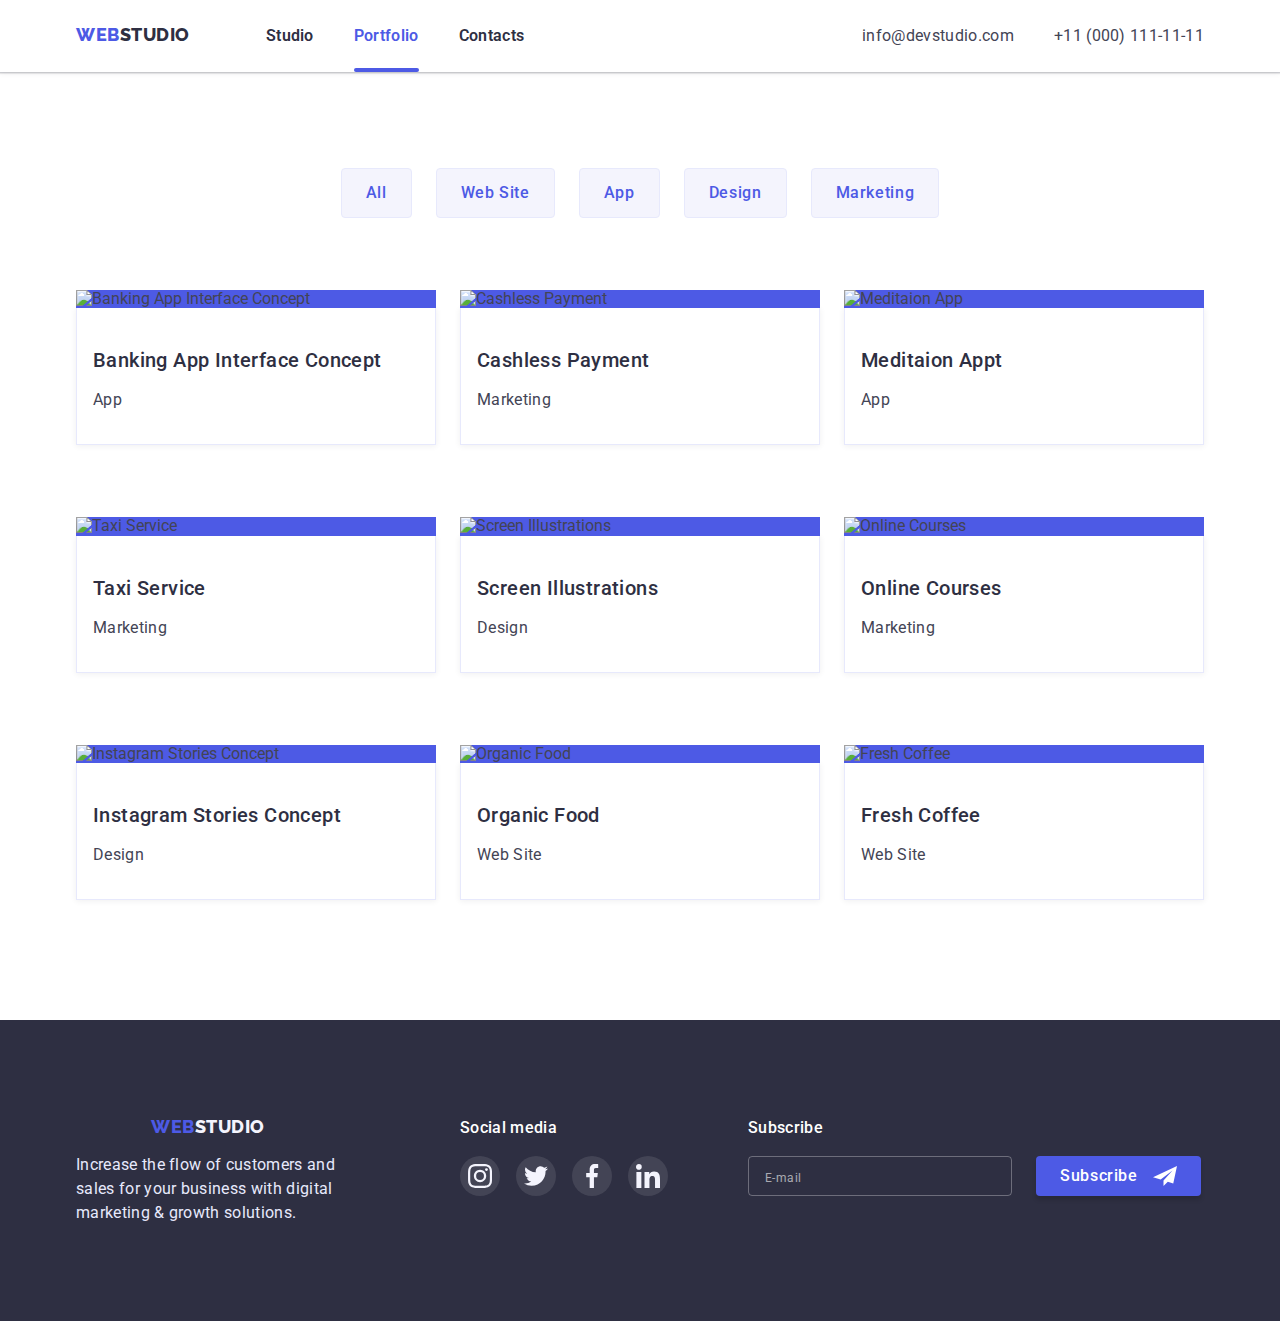
==== commit f1988a21: "Added new idea" ====
--- a/portfolio.html
+++ b/portfolio.html
@@ -8,8 +8,8 @@
     <link rel="preconnect" href="https://fonts.googleapis.com" />
     <link rel="preconnect" href="https://fonts.gstatic.com" crossorigin />
     <link
+      rel="stylesheet"
       href="https://fonts.googleapis.com/css2?family=Raleway:wght@800&family=Roboto:ital,wght@0,400;0,500;0,700;0,900;1,300&display=swap"
-      rel="stylesheet"
     />
     <link
       rel="stylesheet"
@@ -20,26 +20,38 @@
   <body>
     <!-- HEADER -->
     <header class="header header-shadow">
-      <div class="header-wrapper container">
-        <a class="header-logo link" href="./index.html">
-          <span class="logo-acent">WEB</span>STUDIO
-        </a>
+      <div class="header-menu-wrapper container">
+        <a class="logo link" href="./index.html"><span class="logo-acent">WEB</span>STUDIO</a>
+
+        <!-- =====mobile btn===== -->
+        <button
+          class="header-mobile-btn js-open-menu"
+          type="button"
+          aria-expanded="false"
+          aria-controls="mobile-menu"
+          aria-label="Button order service"
+        >
+          <svg class="menu-icon" width="32" height="22">
+            <use href="./images/icons/icons.svg#menu"></use>
+          </svg>
+        </button>
+        <!-- /////mobile btn///// -->
 
         <div class="header-nav-wrapper">
           <nav class="header-nav-menu">
             <ul class="header-nav-menu-list list">
-              <li class="header-nav-menu-item">
-                <a class="header-nav-menu-link link" href="./index.html">Studio</a>
+              <li class="nav-menu-item">
+                <a class="nav-menu-link link" href="./index.html">Studio</a>
               </li>
-              <li class="header-nav-menu-item">
-                <a class="current-page link" href="./portfolio.html">Portfolio</a>
+              <li class="nav-menu-item">
+                <a class="current link link" href="./portfolio.html">Portfolio</a>
               </li>
-              <li class="header-nav-menu-item">
-                <a class="header-nav-menu-link link" href="">Contacts</a>
+              <li class="nav-menu-item">
+                <a class="nav-menu-link link" href="">Contacts</a>
               </li>
             </ul>
           </nav>
-          <ul class="header-contact-list list">
+          <ul class="header-contact list">
             <li class="header-contact-item">
               <a class="header-contact-link link" href="mailto:info@devstudio.com"
                 >info@devstudio.com</a
@@ -50,44 +62,116 @@
             </li>
           </ul>
         </div>
-
-        <!-- mobile button -->
-        <button class="mobile-btn js-open-menu" aria-expanded="false" aria-controls="mobile-menu">
-          <svg class="menu-hamburger">
-            <use href="./images/icons/icons.svg#menu"></use>
+      </div>
+
+      <!-- =====mobile menu===== -->
+      <div class="mobile-menu js-menu-container" id="mobile-menu">
+        <button
+          class="mobile-menu-close-btn js-close-menu"
+          type="button"
+          aria-label="Button close mobile menu"
+        >
+          <svg width="8" height="8">
+            <use href="./images/icons/icons.svg#close-black"></use>
           </svg>
         </button>
-        <!-- /mobile button/ -->
+
+        <ul class="mobile-menu-list list">
+          <li class="mobile-menu-item">
+            <a class="mobile-menu-link link" href="./index.html">Studio</a>
+          </li>
+          <li class="mobile-menu-item">
+            <a class="mobile-menu-link mobile-current link" href="./portfolio.html">Portfolio</a>
+          </li>
+          <li class="mobile-menu-item">
+            <a class="mobile-menu-link link" href="">Contacts</a>
+          </li>
+        </ul>
+
+        <ul class="mobile-menu-contact list">
+          <li class="mobile-menu-contact-item">
+            <a class="mobile-menu-tel-link link" href="tel:+110001111111">+11 (000) 111-11-11</a>
+          </li>
+          <li class="mobile-menu-contact-item">
+            <a class="mobile-menu-email-link link" href="mailto:info@devstudio.com"
+              >info@devstudio.com</a
+            >
+          </li>
+          <li>
+            <ul class="mobile-social-list mobile list">
+              <li>
+                <a class="team-social-link" href="#" aria-label="link-instagram">
+                  <svg class="team-social-icon">
+                    <use href="./images/icons/icons.svg#instagram"></use>
+                  </svg>
+                </a>
+              </li>
+
+              <li>
+                <a class="team-social-link" href="#" aria-label="link-twitter">
+                  <svg class="team-social-icon">
+                    <use href="./images/icons/icons.svg#twitter"></use>
+                  </svg>
+                </a>
+              </li>
+
+              <li>
+                <a class="team-social-link" href="#" aria-label="link-facebook">
+                  <svg class="team-social-icon">
+                    <use href="./images/icons/icons.svg#facebook"></use>
+                  </svg>
+                </a>
+              </li>
+
+              <li>
+                <a class="team-social-link" href="#" aria-label="link-linkedin">
+                  <svg class="team-social-icon">
+                    <use href="./images/icons/icons.svg#linkedin"></use>
+                  </svg>
+                </a>
+              </li>
+            </ul>
+          </li>
+        </ul>
       </div>
+      <!-- /////mobile menu///// -->
     </header>
 
     <main>
+      <!-- PORTFOLIO -->
       <section class="portfolio section">
-        <div class="portfolio-wrapper container">
-          <!-- filters button -->
+        <div class="container">
+          <!-- =====filters button===== -->
           <ul class="btn-list list">
-            <li><button class="btn-filters" type="button" aria-label="filter-All">All</button></li>
-
             <li>
-              <button class="btn-filters" type="button" aria-label="filter-Web Site">
+              <button class="btn-filters" type="button" aria-label="Button filter All">All</button>
+            </li>
+
+            <li>
+              <button class="btn-filters" type="button" aria-label="Button filter Web Site">
                 Web Site
               </button>
             </li>
 
-            <li><button class="btn-filters" type="button" aria-label="filter-App">App</button></li>
-
             <li>
-              <button class="btn-filters" type="button" aria-label="filter-Design">Design</button>
+              <button class="btn-filters" type="button" aria-label="Button filter App">App</button>
             </li>
 
             <li>
-              <button class="btn-filters" type="button" aria-label="filter-Marketing">
+              <button class="btn-filters" type="button" aria-label="Button filter Design">
+                Design
+              </button>
+            </li>
+
+            <li>
+              <button class="btn-filters" type="button" aria-label="Button filter Marketing">
                 Marketing
               </button>
             </li>
           </ul>
-
-          <!-- examples -->
+          <!-- /////filters button///// -->
+
+          <!-- =====examples===== -->
           <ul class="examples list">
             <li class="examples-item">
               <div class="overlay">
@@ -95,30 +179,48 @@
                   <source
                     media="(min-width: 1200px)"
                     srcset="
+                      ./images/portfolio/desktop/banking-app-dt.webp    1x,
+                      ./images/portfolio/desktop/banking-app-dt@2x.webp 2x
+                    "
+                    type="image/webp" />
+                  <source
+                    media="(min-width: 1200px)"
+                    srcset="
                       ./images/portfolio/desktop/banking-app-dt.jpg    1x,
                       ./images/portfolio/desktop/banking-app-dt@2x.jpg 2x
                     "
-                  />
+                    type="image/jpeg" />
+
+                  <source
+                    media="(min-width: 768px)"
+                    srcset="
+                      ./images/portfolio/tablet/banking-app-tab.webp    1x,
+                      ./images/portfolio/tablet/banking-app-tab@2x.webp 2x
+                    "
+                    type="image/webp" />
                   <source
                     media="(min-width: 768px)"
                     srcset="
                       ./images/portfolio/tablet/banking-app-tab.jpg    1x,
                       ./images/portfolio/tablet/banking-app-tab@2x.jpg 2x
                     "
-                  />
+                    type="image/jpeg" />
+
                   <source
                     media="(max-width: 767px)"
                     srcset="
-                      ./images/portfolio/mobile/banking-app-mob.jpg    1x,
-                      ./images/portfolio/mobile/banking-app-mob@2x.jpg 2x
-                    "
-                  />
+                      ./images/portfolio/mobile/banking-app-mob.webp    1x,
+                      ./images/portfolio/mobile/banking-app-mob@2x.webp 2x
+                    "
+                    type="image/webp" />
+
                   <img
                     class="examples-image"
-                    src="./images/portfolio/desktop/banking-app-dt.jpg"
+                    srcset="./images/portfolio/mobile/banking-app-mob@2x.jpg 2x"
+                    src="./images/portfolio/mobile/banking-app-mob.jpg"
                     alt="Banking App Interface Concept"
-                  />
-                </picture>
+                    loading="lazy"
+                /></picture>
 
                 <p class="overlay-text">
                   14 Stylish and User-Friendly App Design Concepts · Task Manager App · Calorie
@@ -126,8 +228,8 @@
                 </p>
               </div>
               <div class="examples-description">
-                <h3 class="app-caption">Banking App Interface Concept</h3>
-                <p class="app-text">App</p>
+                <h3 class="examples-caption">Banking App Interface Concept</h3>
+                <p class="examples-text">App</p>
               </div>
             </li>
 
@@ -137,9 +239,27 @@
                   <source
                     media="(min-width: 1200px)"
                     srcset="
+                      ./images/portfolio/desktop/cashless-payment-dt.webp    1x,
+                      ./images/portfolio/desktop/cashless-payment-dt@2x.webp 2x
+                    "
+                    type="image/webp"
+                  />
+                  <source
+                    media="(min-width: 1200px)"
+                    srcset="
                       ./images/portfolio/desktop/cashless-payment-dt.jpg    1x,
                       ./images/portfolio/desktop/cashless-payment-dt@2x.jpg 2x
                     "
+                    type="image/jpeg"
+                  />
+
+                  <source
+                    media="(min-width: 768px)"
+                    srcset="
+                      ./images/portfolio/tablet/cashless-payment-tab.webp    1x,
+                      ./images/portfolio/tablet/cashless-payment-tab@2x.webp 2x
+                    "
+                    type="image/webp"
                   />
                   <source
                     media="(min-width: 768px)"
@@ -147,18 +267,24 @@
                       ./images/portfolio/tablet/cashless-payment-tab.jpg    1x,
                       ./images/portfolio/tablet/cashless-payment-tab@2x.jpg 2x
                     "
-                  />
+                    type="image/jpeg"
+                  />
+
                   <source
                     media="(max-width: 767px)"
                     srcset="
-                      ./images/portfolio/mobile/cashless-payment-mob.jpg    1x,
-                      ./images/portfolio/mobile/cashless-payment-mob@2x.jpg 2x
-                    "
-                  />
+                      ./images/portfolio/mobile/cashless-payment-mob.webp    1x,
+                      ./images/portfolio/mobile/cashless-payment-mob@2x.webp 2x
+                    "
+                    type="image/webp"
+                  />
+
                   <img
                     class="examples-image"
-                    src="./images/portfolio/desktop/cashless-payment-dt.jpg"
+                    srcset="./images/portfolio/mobile/cashless-payment-mob@2x.jpg 2x"
+                    src="./images/portfolio/mobile/cashless-payment-mob.jpg"
                     alt="Cashless Payment"
+                    loading="lazy"
                   />
                 </picture>
 
@@ -168,8 +294,8 @@
                 </p>
               </div>
               <div class="examples-description">
-                <h3 class="app-caption">Cashless Payment</h3>
-                <p class="app-text">Marketing</p>
+                <h3 class="examples-caption">Cashless Payment</h3>
+                <p class="examples-text">Marketing</p>
               </div>
             </li>
 
@@ -179,9 +305,27 @@
                   <source
                     media="(min-width: 1200px)"
                     srcset="
+                      ./images/portfolio/desktop/meditaion-app-dt.webp    1x,
+                      ./images/portfolio/desktop/meditaion-app-dt@2x.webp 2x
+                    "
+                    type="image/webp"
+                  />
+                  <source
+                    media="(min-width: 1200px)"
+                    srcset="
                       ./images/portfolio/desktop/meditaion-app-dt.jpg    1x,
                       ./images/portfolio/desktop/meditaion-app-dt@2x.jpg 2x
                     "
+                    type="image/jpeg"
+                  />
+
+                  <source
+                    media="(min-width: 768px)"
+                    srcset="
+                      ./images/portfolio/tablet/meditaion-app-tab.webp    1x,
+                      ./images/portfolio/tablet/meditaion-app-tab@2x.webp 2x
+                    "
+                    type="image/webp"
                   />
                   <source
                     media="(min-width: 768px)"
@@ -189,18 +333,24 @@
                       ./images/portfolio/tablet/meditaion-app-tab.jpg    1x,
                       ./images/portfolio/tablet/meditaion-app-tab@2x.jpg 2x
                     "
-                  />
+                    type="image/jpeg"
+                  />
+
                   <source
                     media="(max-width: 767px)"
                     srcset="
-                      ./images/portfolio/mobile/meditaion-app-mob.jpg    1x,
-                      ./images/portfolio/mobile/meditaion-app-mob@2x.jpg 2x
-                    "
-                  />
+                      ./images/portfolio/mobile/meditaion-app-mob.webp    1x,
+                      ./images/portfolio/mobile/meditaion-app-mob@2x.webp 2x
+                    "
+                    type="image/webp"
+                  />
+
                   <img
                     class="examples-image"
+                    srcset="./images/portfolio/mobile/meditaion-app-mob@2x.jpg 2x"
                     src="./images/portfolio/desktop/meditaion-app-mob.jpg"
                     alt="Meditaion App"
+                    loading="lazy"
                   />
                 </picture>
 
@@ -210,8 +360,8 @@
                 </p>
               </div>
               <div class="examples-description">
-                <h3 class="app-caption">Meditaion Appt</h3>
-                <p class="app-text">App</p>
+                <h3 class="examples-caption">Meditaion Appt</h3>
+                <p class="examples-text">App</p>
               </div>
             </li>
 
@@ -221,9 +371,27 @@
                   <source
                     media="(min-width: 1200px)"
                     srcset="
+                      ./images/portfolio/desktop/taxi-service-dt.webp    1x,
+                      ./images/portfolio/desktop/taxi-service-dt@2x.webp 2x
+                    "
+                    type="image/webp"
+                  />
+                  <source
+                    media="(min-width: 1200px)"
+                    srcset="
                       ./images/portfolio/desktop/taxi-service-dt.jpg    1x,
                       ./images/portfolio/desktop/taxi-service-dt@2x.jpg 2x
                     "
+                    type="image/jpeg"
+                  />
+
+                  <source
+                    media="(min-width: 768px)"
+                    srcset="
+                      ./images/portfolio/tablet/taxi-service-tab.webp    1x,
+                      ./images/portfolio/tablet/taxi-service-tab@2x.webp 2x
+                    "
+                    type="image/webp"
                   />
                   <source
                     media="(min-width: 768px)"
@@ -231,18 +399,24 @@
                       ./images/portfolio/tablet/taxi-service-tab.jpg    1x,
                       ./images/portfolio/tablet/taxi-service-tab@2x.jpg 2x
                     "
-                  />
+                    type="image/jpeg"
+                  />
+
                   <source
                     media="(max-width: 767px)"
                     srcset="
-                      ./images/portfolio/mobile/taxi-service-mob.jpg    1x,
-                      ./images/portfolio/mobile/taxi-service-mob@2x.jpg 2x
-                    "
-                  />
+                      ./images/portfolio/mobile/taxi-service-mob.webp    1x,
+                      ./images/portfolio/mobile/taxi-service-mob@2x.webp 2x
+                    "
+                    type="image/webp"
+                  />
+
                   <img
                     class="examples-image"
+                    srcset="./images/portfolio/mobile/taxi-service-mob@2x.jpg 2x"
                     src="./images/portfolio/desktop/taxi-service-mob.jpg"
                     alt="Taxi Service"
+                    loading="lazy"
                   />
                 </picture>
 
@@ -252,8 +426,8 @@
                 </p>
               </div>
               <div class="examples-description">
-                <h3 class="app-caption">Taxi Service</h3>
-                <p class="app-text">Marketing</p>
+                <h3 class="examples-caption">Taxi Service</h3>
+                <p class="examples-text">Marketing</p>
               </div>
             </li>
 
@@ -263,9 +437,27 @@
                   <source
                     media="(min-width: 1200px)"
                     srcset="
+                      ./images/portfolio/desktop/screen-illustrations-dt.webp    1x,
+                      ./images/portfolio/desktop/screen-illustrations-dt@2x.webp 2x
+                    "
+                    type="image/webp"
+                  />
+                  <source
+                    media="(min-width: 1200px)"
+                    srcset="
                       ./images/portfolio/desktop/screen-illustrations-dt.jpg    1x,
                       ./images/portfolio/desktop/screen-illustrations-dt@2x.jpg 2x
                     "
+                    type="image/jpeg"
+                  />
+
+                  <source
+                    media="(min-width: 768px)"
+                    srcset="
+                      ./images/portfolio/tablet/screen-illustrations-tab.webp    1x,
+                      ./images/portfolio/tablet/screen-illustrations-tab@2x.webp 2x
+                    "
+                    type="image/webp"
                   />
                   <source
                     media="(min-width: 768px)"
@@ -273,18 +465,24 @@
                       ./images/portfolio/tablet/screen-illustrations-tab.jpg    1x,
                       ./images/portfolio/tablet/screen-illustrations-tab@2x.jpg 2x
                     "
-                  />
+                    type="image/jpeg"
+                  />
+
                   <source
                     media="(max-width: 767px)"
                     srcset="
-                      ./images/portfolio/mobile/screen-illustrations-mob.jpg    1x,
-                      ./images/portfolio/mobile/screen-illustrations-mob@2x.jpg 2x
-                    "
-                  />
+                      ./images/portfolio/mobile/screen-illustrations-mob.webp    1x,
+                      ./images/portfolio/mobile/screen-illustrations-mob@2x.webp 2x
+                    "
+                    type="image/webp"
+                  />
+
                   <img
                     class="examples-image"
+                    srcset="./images/portfolio/mobile/screen-illustrations-mob@2x.jpg 2x"
                     src="./images/portfolio/desktop/screen-illustrations-mob.jpg"
                     alt="Screen Illustrations"
+                    loading="lazy"
                   />
                 </picture>
 
@@ -294,8 +492,8 @@
                 </p>
               </div>
               <div class="examples-description">
-                <h3 class="app-caption">Screen Illustrations</h3>
-                <p class="app-text">Design</p>
+                <h3 class="examples-caption">Screen Illustrations</h3>
+                <p class="examples-text">Design</p>
               </div>
             </li>
 
@@ -305,9 +503,27 @@
                   <source
                     media="(min-width: 1200px)"
                     srcset="
+                      ./images/portfolio/desktop/online-courses-dt.webp    1x,
+                      ./images/portfolio/desktop/online-courses-dt@2x.webp 2x
+                    "
+                    type="image/webp"
+                  />
+                  <source
+                    media="(min-width: 1200px)"
+                    srcset="
                       ./images/portfolio/desktop/online-courses-dt.jpg    1x,
                       ./images/portfolio/desktop/online-courses-dt@2x.jpg 2x
                     "
+                    type="image/jpeg"
+                  />
+
+                  <source
+                    media="(min-width: 768px)"
+                    srcset="
+                      ./images/portfolio/tablet/online-courses-tab.webp    1x,
+                      ./images/portfolio/tablet/online-courses-tab@2x.webp 2x
+                    "
+                    type="image/webp"
                   />
                   <source
                     media="(min-width: 768px)"
@@ -315,18 +531,24 @@
                       ./images/portfolio/tablet/online-courses-tab.jpg    1x,
                       ./images/portfolio/tablet/online-courses-tab@2x.jpg 2x
                     "
-                  />
+                    type="image/jpeg"
+                  />
+
                   <source
                     media="(max-width: 767px)"
                     srcset="
-                      ./images/portfolio/mobile/online-courses-mob.jpg    1x,
-                      ./images/portfolio/mobile/online-courses-mob@2x.jpg 2x
-                    "
-                  />
+                      ./images/portfolio/mobile/online-courses-mob.webp    1x,
+                      ./images/portfolio/mobile/online-courses-mob@2x.webp 2x
+                    "
+                    type="image/webp"
+                  />
+
                   <img
                     class="examples-image"
+                    srcset="./images/portfolio/mobile/online-courses-mob@2x.jpg 2x"
                     src="./images/portfolio/desktop/online-courses-mob.jpg"
                     alt="Online Courses"
+                    loading="lazy"
                   />
                 </picture>
 
@@ -336,8 +558,8 @@
                 </p>
               </div>
               <div class="examples-description">
-                <h3 class="app-caption">Online Courses</h3>
-                <p class="app-text">Marketing</p>
+                <h3 class="examples-caption">Online Courses</h3>
+                <p class="examples-text">Marketing</p>
               </div>
             </li>
 
@@ -347,9 +569,27 @@
                   <source
                     media="(min-width: 1200px)"
                     srcset="
+                      ./images/portfolio/desktop/meditaion-app-dt.webp    1x,
+                      ./images/portfolio/desktop/meditaion-app-dt@2x.webp 2x
+                    "
+                    type="image/webp"
+                  />
+                  <source
+                    media="(min-width: 1200px)"
+                    srcset="
                       ./images/portfolio/desktop/meditaion-app-dt.jpg    1x,
                       ./images/portfolio/desktop/meditaion-app-dt@2x.jpg 2x
                     "
+                    type="image/jpeg"
+                  />
+
+                  <source
+                    media="(min-width: 768px)"
+                    srcset="
+                      ./images/portfolio/tablet/instagram-stories-tab.webp    1x,
+                      ./images/portfolio/tablet/instagram-stories-tab@2x.webp 2x
+                    "
+                    type="image/webp"
                   />
                   <source
                     media="(min-width: 768px)"
@@ -357,18 +597,24 @@
                       ./images/portfolio/tablet/instagram-stories-tab.jpg    1x,
                       ./images/portfolio/tablet/instagram-stories-tab@2x.jpg 2x
                     "
-                  />
+                    type="image/jpeg"
+                  />
+
                   <source
                     media="(max-width: 767px)"
                     srcset="
-                      ./images/portfolio/mobile/instagram-stories-mob.jpg    1x,
-                      ./images/portfolio/mobile/instagram-stories-mob@2x.jpg 2x
-                    "
-                  />
+                      ./images/portfolio/mobile/instagram-stories-mob.webp    1x,
+                      ./images/portfolio/mobile/instagram-stories-mob@2x.webp 2x
+                    "
+                    type="image/webp"
+                  />
+
                   <img
                     class="examples-image"
+                    srcset="./images/portfolio/mobile/instagram-stories-mob@2x.jpg 2x"
                     src="./images/portfolio/desktop/instagram-stories-mob.jpg"
                     alt="Instagram Stories Concept"
+                    loading="lazy"
                   />
                 </picture>
 
@@ -378,8 +624,8 @@
                 </p>
               </div>
               <div class="examples-description">
-                <h3 class="app-caption">Instagram Stories Concept</h3>
-                <p class="app-text">Design</p>
+                <h3 class="examples-caption">Instagram Stories Concept</h3>
+                <p class="examples-text">Design</p>
               </div>
             </li>
 
@@ -389,9 +635,27 @@
                   <source
                     media="(min-width: 1200px)"
                     srcset="
+                      ./images/portfolio/desktop/organic-food-dt.webp    1x,
+                      ./images/portfolio/desktop/organic-food-dt@2x.webp 2x
+                    "
+                    type="image/webp"
+                  />
+                  <source
+                    media="(min-width: 1200px)"
+                    srcset="
                       ./images/portfolio/desktop/organic-food-dt.jpg    1x,
                       ./images/portfolio/desktop/organic-food-dt@2x.jpg 2x
                     "
+                    type="image/jpeg"
+                  />
+
+                  <source
+                    media="(min-width: 768px)"
+                    srcset="
+                      ./images/portfolio/tablet/organic-food-tab.webp    1x,
+                      ./images/portfolio/tablet/organic-food-tab@2x.webp 2x
+                    "
+                    type="image/webp"
                   />
                   <source
                     media="(min-width: 768px)"
@@ -399,18 +663,24 @@
                       ./images/portfolio/tablet/organic-food-tab.jpg    1x,
                       ./images/portfolio/tablet/organic-food-tab@2x.jpg 2x
                     "
-                  />
+                    type="image/jpeg"
+                  />
+
                   <source
                     media="(max-width: 767px)"
                     srcset="
-                      ./images/portfolio/mobile/organic-food-mob.jpg    1x,
-                      ./images/portfolio/mobile/organic-food-mob@2x.jpg 2x
-                    "
-                  />
+                      ./images/portfolio/mobile/organic-food-mob.webp    1x,
+                      ./images/portfolio/mobile/organic-food-mob@2x.webp 2x
+                    "
+                    type="image/webp"
+                  />
+
                   <img
                     class="examples-image"
+                    srcset="./images/portfolio/mobile/organic-food-mob@2x.jpg 2x"
                     src="./images/portfolio/desktop/organic-food-mob.jpg"
                     alt="Organic Food"
+                    loading="lazy"
                   />
                 </picture>
 
@@ -420,8 +690,8 @@
                 </p>
               </div>
               <div class="examples-description">
-                <h3 class="app-caption">Organic Food</h3>
-                <p class="app-text">Web Site</p>
+                <h3 class="examples-caption">Organic Food</h3>
+                <p class="examples-text">Web Site</p>
               </div>
             </li>
 
@@ -431,9 +701,27 @@
                   <source
                     media="(min-width: 1200px)"
                     srcset="
+                      ./images/portfolio/desktop/fresh-coffee-dt.webp    1x,
+                      ./images/portfolio/desktop/fresh-coffee-dt@2x.webp 2x
+                    "
+                    type="image/webp"
+                  />
+                  <source
+                    media="(min-width: 1200px)"
+                    srcset="
                       ./images/portfolio/desktop/fresh-coffee-dt.jpg    1x,
                       ./images/portfolio/desktop/fresh-coffee-dt@2x.jpg 2x
                     "
+                    type="image/jpeg"
+                  />
+
+                  <source
+                    media="(min-width: 768px)"
+                    srcset="
+                      ./images/portfolio/tablet/fresh-coffee-tab.webp    1x,
+                      ./images/portfolio/tablet/fresh-coffee-tab@2x.webp 2x
+                    "
+                    type="image/webp"
                   />
                   <source
                     media="(min-width: 768px)"
@@ -441,18 +729,24 @@
                       ./images/portfolio/tablet/fresh-coffee-tab.jpg    1x,
                       ./images/portfolio/tablet/fresh-coffee-tab@2x.jpg 2x
                     "
-                  />
+                    type="image/jpeg"
+                  />
+
                   <source
                     media="(max-width: 767px)"
                     srcset="
-                      ./images/portfolio/mobile/fresh-coffee-mob.jpg    1x,
-                      ./images/portfolio/mobile/fresh-coffee-mob@2x.jpg 2x
-                    "
-                  />
+                      ./images/portfolio/mobile/fresh-coffee-mob.webp    1x,
+                      ./images/portfolio/mobile/fresh-coffee-mob@2x.webp 2x
+                    "
+                    type="image/webp"
+                  />
+
                   <img
                     class="examples-image"
+                    srcset="./images/portfolio/mobile/fresh-coffee-mob@2x.jpg 2x"
                     src="./images/portfolio/desktop/fresh-coffee-mob.jpg"
                     alt="Fresh Coffee"
+                    loading="lazy"
                   />
                 </picture>
 
@@ -462,79 +756,78 @@
                 </p>
               </div>
               <div class="examples-description">
-                <h3 class="app-caption">Fresh Coffee</h3>
-                <p class="app-text">Web Site</p>
+                <h3 class="examples-caption">Fresh Coffee</h3>
+                <p class="examples-text">Web Site</p>
               </div>
             </li>
           </ul>
+          <!-- /////examples///// -->
         </div>
       </section>
     </main>
 
-    <footer class="footer section">
-      <div class="footer-wrapper container">
-        <!-- footer-logo -->
-        <div class="footer-container">
-          <a class="footer-logo link" href="./index.html">
-            <span class="logo-acent">WEB</span>STUDIO
-          </a>
-          <p class="footer-text">
+    <!-- FOOTER -->
+    <footer class="footer">
+      <div class="container">
+        <!-- =====logo===== -->
+        <div class="logo-foter-container">
+          <a class="logo logo-footer link" href="./index.html"
+            ><span class="logo-acent">WEB</span>STUDIO</a
+          >
+          <p class="logo-text">
             Increase the flow of customers and sales for your business with digital marketing &
             growth solutions.
           </p>
         </div>
-
-        <!-- Social media -->
-        <div class="social-container">
-          <h3 class="footer-title">Social media</h3>
-          <ul class="footer-social-list list">
+        <!-- /////logo///// -->
+
+        <!-- =====Social media===== -->
+        <div class="social">
+          <h3 class="social-title">Social media</h3>
+          <ul class="social-list list">
             <li>
-              <a class="footer-social-link" href="#">
-                <svg class="footer-social-icon">
+              <a class="social-link-footer" href="#" aria-label="link-instagram">
+                <svg class="social-icon-footer">
                   <use href="./images/icons/icons.svg#instagram"></use>
                 </svg>
               </a>
             </li>
 
             <li>
-              <a class="footer-social-link" href="#">
-                <svg class="footer-social-icon">
+              <a class="social-link-footer" href="#" aria-label="link-twitter">
+                <svg class="social-icon-footer">
                   <use href="./images/icons/icons.svg#twitter"></use>
                 </svg>
               </a>
             </li>
 
             <li>
-              <a class="footer-social-link" href="#">
-                <svg class="footer-social-icon">
+              <a class="social-link-footer" href="#" aria-label="link-facebook">
+                <svg class="social-icon-footer">
                   <use href="./images/icons/icons.svg#facebook"></use>
                 </svg>
               </a>
             </li>
 
             <li>
-              <a class="footer-social-link" href="#">
-                <svg class="footer-social-icon">
+              <a class="social-link-footer" href="#" aria-label="link-linkedin">
+                <svg class="social-icon-footer">
                   <use href="./images/icons/icons.svg#linkedin"></use>
                 </svg>
               </a>
             </li>
           </ul>
         </div>
-
-        <!-- Subscribe -->
-        <div class="subscribe-container">
-          <h3 class="footer-title">Subscribe</h3>
-          <form class="footer-subscribe-form">
-            <label class="footer-subscribe-label">
-              <input
-                class="footer-subscribe-input"
-                name="user-email"
-                type="email"
-                placeholder="E-mail"
-              />
+        <!-- /////Social media///// -->
+
+        <!-- =====Subscribe===== -->
+        <div class="subsribe">
+          <h3 class="subscribe-title">Subscribe</h3>
+          <form class="footer-input">
+            <label class="footer-label">
+              <input class="footer-field" name="user-email" type="email" placeholder="E-mail" />
             </label>
-            <button class="footer-btn" type="submit">
+            <button class="footer-btn" type="submit" aria-label="Button sibscribe">
               Subscribe
               <svg class="footer-btn-icon">
                 <use href="./images/icons/icons.svg#fly"></use>
@@ -542,76 +835,16 @@
             </button>
           </form>
         </div>
+        <!-- /////Subscribe///// -->
       </div>
     </footer>
 
-    <!-- MOBILE MENU -->
-    <div class="menu-container js-menu-container" id="mobile-menu">
-      <button class="mobile-close-btn js-close-menu">
-        <svg width="8" height="8">
-          <use href="./images/icons/icons.svg#close-black"></use>
-        </svg>
-      </button>
-
-      <nav class="mobile-nav-menu">
-        <ul class="mobile-nav-menu-list list">
-          <li class="mobile-nav-menu-item">
-            <a class="mobile-nav-menu-link link" href="./index.html">Studio</a>
-          </li>
-          <li class="mobile-nav-menu-item">
-            <a class="mobile-current-page link" href="./portfolio.html">Portfolio</a>
-          </li>
-          <li class="mobile-nav-menu-item">
-            <a class="mobile-nav-menu-link link" href="">Contacts</a>
-          </li>
-        </ul>
-      </nav>
-
-      <ul class="mobile-contact-list list">
-        <li class="mobile-contact-item">
-          <a class="mobile-contact-link link" href="tel:+110001111111">+11 (000) 111-11-11</a>
-        </li>
-        <li class="mobile-contact-item">
-          <a class="mail-contact-link link" href="mailto:info@devstudio.com">info@devstudio.com</a>
-        </li>
-      </ul>
-
-      <ul class="team-social-list list">
-        <li>
-          <a class="team-social-link" href="#" aria-label="link-instagram">
-            <svg class="team-social-icon">
-              <use href="./images/icons/icons.svg#instagram"></use>
-            </svg>
-          </a>
-        </li>
-
-        <li>
-          <a class="team-social-link" href="#" aria-label="link-twitter">
-            <svg class="team-social-icon">
-              <use href="./images/icons/icons.svg#twitter"></use>
-            </svg>
-          </a>
-        </li>
-
-        <li>
-          <a class="team-social-link" href="#" aria-label="link-facebook">
-            <svg class="team-social-icon">
-              <use href="./images/icons/icons.svg#facebook"></use>
-            </svg>
-          </a>
-        </li>
-
-        <li>
-          <a class="team-social-link" href="#" aria-label="link-linkedin">
-            <svg class="team-social-icon">
-              <use href="./images/icons/icons.svg#linkedin"></use>
-            </svg>
-          </a>
-        </li>
-      </ul>
-    </div>
-
-    <script src="./js/modal.js"></script>
+    <script
+      defer
+      src="https://cdnjs.cloudflare.com/ajax/libs/body-scroll-lock/3.1.5/bodyScrollLock.min.js"
+      integrity="sha512-HowizSDbQl7UPEAsPnvJHlQsnBmU2YMrv7KkTBulTLEGz9chfBoWYyZJL+MUO6p/yBuuMO/8jI7O29YRZ2uBlA=="
+      crossorigin="anonymous"
+    ></script>
     <script src="./js/mobile-menu.js"></script>
   </body>
 </html>
--- a/css/styles.css
+++ b/css/styles.css
@@ -3,58 +3,21 @@
   --font-main: 'Roboto', sans-serif;
   --font-secondary: 'Raleway', sans-serif;
 
-  /* color fonts */
-  --color-font-heading: #2e2f42;
-  --color-font-text: #434455;
-  --color-font-acent: #4d5ae5;
-  --color-font-hero: #ffffff;
-  --color-font-footer: #e7e9fc;
-  --color-logo-footer: #f4f4fd;
-
   /* color backgrounds */
-  --color-bg-main: #ffffff;
-  --color-bg-acent: #2e2f42;
-  --color-bg-team: #f4f4fd;
-  --color-bg-overlay: #4d5ae5;
-  --color-bg-modal: #fcfcfc;
-
-  /* color button subscribe */
-  --color-btn-sub-defoult: #4d5ae5;
-  --color-btn-sub-press: #404bbf;
-  --color-btn-sub-font: #ffffff;
-
-  /* color button filter */
-  --color-bth-filter-defoult: #f4f4fd;
-  --color-btn-filter-acent: #4d5ae5;
-  --color-btn-filter-border: #e7e9fc;
-  --color-btn-filter-press: #404bbf;
-  --color-btn-filter-font: #ffffff;
-
-  /* color button modal */
-  --color-btn-modal-defoult: #4d5ae5;
-  --color-btn-modal-border: #e7e9fc;
-  --color-btn-modal-press: #404bbf;
-
-  /* color link */
-  --color-link-main: #4d5ae5;
-  --color-link-press: #404bbf;
-  --color-link-acent: #31d0aa;
-  --color-link-bg-footer: rgba(255, 255, 255, 0.1);
-  --color-link-icon: #f4f4fd;
-  --color-customer-defoult: #8e8f99;
-  --color-customer-acent: #4d5ae5;
-  --color-customer-press: #404bbf;
-
-  /* color modal form */
-  --color-modal-label-text: #8e8f99;
-  --color-modal-input-border: rgba(33, 33, 33, 0.2);
-  --color-modal-placeholder: rgba(117, 117, 117, 0.5);
-  --color-modal-privacy-text: #757575;
-  --color-modal-icon: #2e2f42;
-  --color-modal-accent: #4d5ae5;
-  --color-modal-checkbox-icon: #f4f4fd;
-  --color-modal-btn-icon: #ffffff;
-  --color-modal-heading: #2e2f42;
+  --color-f42: #2e2f42;
+  --color-fff: #ffffff;
+  --color-4fd: #f4f4fd;
+  --color-ae5: #4d5ae5;
+  --color-cfc: #fcfcfc;
+  --color-455: #434455;
+  --color-9fc: #e7e9fc;
+  --color-bbf: #404bbf;
+  --color-0aa: #31d0aa;
+  --color-575: #757575;
+  --color-f99: #8e8f99;
+  --color-rgba-33: rgba(33, 33, 33, 0.2);
+  --color-rgba-117: rgba(117, 117, 117, 0.5);
+  --color-rgba-255: rgba(255, 255, 255, 0.1);
 
   /* shadow */
   --shadow-main: 0px 1px 6px rgba(46, 47, 66, 0.08), 0px 1px 1px rgba(46, 47, 66, 0.16),
@@ -63,21 +26,15 @@
   /* transition */
   --transition-slow: 750ms cubic-bezier(0.4, 0, 0.2, 1);
   --transition-fast: 250ms cubic-bezier(0.4, 0, 0.2, 1);
-
-  /* animations */
-  --animation: 1000ms cubic-bezier(0.4, 0, 0.2, 1);
 }
 
 body {
   font-family: var(--font-main);
-  color: var(--color-font-text);
-
-  background-color: var(--color-bg-main);
-}
-
-/* --------------------------
-------- DROP STYLE -------
--------------------------- */
+  color: var(--color-455);
+  background-color: var(--color-fff);
+}
+
+/* ===== DROP STYLE ===== */
 .link {
   text-decoration: none;
 }
@@ -100,7 +57,13 @@
   padding-left: 0;
 }
 
-/* hiden text */
+img {
+  display: block;
+  max-width: 100%;
+  height: auto;
+}
+
+/* +++++ hiden text +++++ */
 .hiden {
   position: absolute;
   width: 1px;
@@ -114,264 +77,366 @@
   clip: rect(0 0 0 0);
   overflow: hidden;
 }
-/* --------------------------
-------- /DROP STYLE -------
--------------------------- */
-
-/* --------------------------
-------- COMPONENTS -------
--------------------------- */
-.container {
-  margin-left: auto;
-  margin-right: auto;
-  padding-left: 16px;
-  padding-right: 16px;
-  min-width: 320px;
-
-  /* outline: 1px solid red; */
-}
-
-@media screen and (min-width: 428px) {
+/* ----- hiden text ----- */
+/* ///// DROP STYLE ///// */
+
+/* ===== COMPONENTS ===== */
+/* +++++ container +++++ */
+@media screen and (min-width: 320px) {
   .container {
-    width: 428px;
+    margin-left: auto;
+    margin-right: auto;
+    padding-left: 16px;
+    padding-right: 16px;
+    max-width: 428px;
   }
 }
 
 @media screen and (min-width: 768px) {
   .container {
-    width: 768px;
-  }
-}
-
-.section {
-  padding-top: 96px;
-  padding-bottom: 96px;
+    max-width: 768px;
+  }
 }
 
 @media screen and (min-width: 1200px) {
   .container {
-    width: 1158px;
     padding-left: 15px;
     padding-right: 15px;
-  }
-
+    max-width: 1158px;
+  }
+}
+/* ----- container ----- */
+
+/* ++++ section +++++ */
+@media screen and (min-width: 320px) and (max-width: 1199px) {
+  .section {
+    padding-top: 96px;
+    padding-bottom: 96px;
+  }
+}
+
+@media screen and (min-width: 1200px) {
   .section {
     padding-top: 120px;
     padding-bottom: 120px;
   }
 }
+/* ---- section ----- */
 
 .section-title {
   margin-bottom: 72px;
 
-  font-weight: 700;
+  font-weight: 600;
   font-size: 36px;
-  line-height: 1.11;
+  line-height: calc(40 / 36);
   text-align: center;
   letter-spacing: 0.02em;
   text-transform: capitalize;
-  color: var(--color-font-heading);
-}
-
-.current-page {
-  letter-spacing: 0.02em;
-  color: var(--color-font-acent);
-}
-
-.current-page::after {
+  color: var(--color-f42);
+}
+
+/* +++++ current page +++++ */
+.current {
+  display: block;
+  color: var(--color-ae5);
+}
+
+.current::after {
   content: '';
   display: block;
   width: 100%;
   height: 4px;
   margin-top: 20px;
 
-  background-color: var(--color-font-acent);
+  background-color: var(--color-ae5);
   border-radius: 2px;
 }
-/* --------------------------
-------- /COMPONENTS -------
--------------------------- */
-
-/* ----------------------
-------- HEADER -------
----------------------- */
+/* ----- current page ----- */
+
+/* +++++ logo +++++ */
+.logo {
+  font-family: var(--font-secondary);
+  font-weight: 800;
+  font-size: 18px;
+  line-height: calc(21 / 18);
+  letter-spacing: 0.03em;
+  text-transform: uppercase;
+
+  color: var(--color-f42);
+}
+
+.logo-acent {
+  color: var(--color-ae5);
+}
+/* ----- logo ----- */
+/* ///// COMPONENTS ///// */
+
+/* ===== HEADER ===== */
 .header {
   padding-top: 24px;
   padding-bottom: 24px;
 }
 
-.header-wrapper {
-  display: flex;
-  align-items: center;
-}
-
+/* +++++ plus shadow for portfolio page +++++ */
 .header-shadow {
   box-shadow: var(--shadow-main);
 }
-
-/* logo */
-.header-logo {
-  font-family: var(--font-secondary);
-  font-weight: 800;
-  font-size: 18px;
-  letter-spacing: 0.03em;
-  text-transform: uppercase;
-  color: var(--color-font-heading);
-}
-
-.logo-acent {
-  font-family: var(--font-secondary);
-  color: var(--color-font-acent);
-}
-/* /logo
---------- */
-
-/* wrapper navigations in header */
+/* ----- plus shadow for portfolio page ----- */
+
+.header-menu-wrapper {
+  display: flex;
+}
+
 @media screen and (max-width: 767px) {
-  .header-nav-wrapper {
-    display: none;
-  }
-
-  .mobile-btn {
-    display: flex;
+  .header-menu-wrapper {
     align-items: center;
-    margin-left: auto;
-    background-color: transparent;
-    border: none;
-    padding: 0;
-  }
-}
-
-.menu-hamburger {
-  width: 32px;
-  height: 22px;
-}
-
-@media screen and (min-width: 768px) {
-  .mobile-btn {
-    display: none;
-  }
-
-  .header-wrapper {
-    display: flex;
-    align-items: flex-start;
-  }
-
+    justify-content: space-between;
+  }
+}
+
+/* +++++ navigation menu +++++ */
+.header-nav-wrapper {
+  display: none;
+}
+
+@media screen and (min-width: 768px) {
   .header-nav-wrapper {
     display: flex;
-    flex-grow: 1;
-  }
-
+    width: 100%;
+  }
+}
+
+.header-mobile-btn {
+  padding: 0;
+  line-height: 0;
+  border: none;
+  background-color: transparent;
+}
+
+@media screen and (min-width: 768px) {
+  .header-mobile-btn {
+    display: none;
+  }
+}
+
+@media screen and (min-width: 768px) {
   .header {
     padding-bottom: 0;
   }
-}
-
-.header-nav-menu {
-  display: flex;
-  margin-left: auto;
-  margin-right: auto;
-}
-
-.header-nav-menu-list {
-  display: flex;
-}
-
-.header-nav-menu-item {
-  font-weight: 600;
-  font-size: 16px;
-  line-height: 1.5;
-  letter-spacing: 0.02em;
-  color: var(--color-font-heading);
-}
-
-.header-nav-menu-item:not(:last-child) {
-  margin-right: 40px;
-}
-
-.header-nav-menu-link {
-  display: block;
-  letter-spacing: 0.02em;
-  color: var(--color-font-heading);
-
-  transition: color var(--transition);
-}
-
-.header-nav-menu-link:hover,
-.header-nav-menu-link:focus {
-  color: var(--color-font-acent);
-}
-
-.header-nav-menu-link:active {
-  color: var(--color-link-press);
-}
-
-.header-contact-list {
-  display: flex;
-  flex-direction: column;
-  gap: 4px;
-}
-
-.header-contact-link {
-  display: block;
-
-  font-weight: 400;
-  font-size: 12px;
-  line-height: 1.33;
-  letter-spacing: 0.04em;
-  color: var(--color-font-text);
-
-  transition: color var(--transition);
-}
-
-.header-contact-link:hover,
-.header-contact-link:focus {
-  color: var(--color-font-acent);
-}
-
-.header-contact-link:active {
-  color: var(--color-link-press);
+
+  .mobile-menu {
+    display: none;
+  }
+
+  .header-nav-menu {
+    display: flex;
+    margin-left: auto;
+    margin-right: auto;
+  }
+
+  .header-nav-menu-list {
+    display: flex;
+  }
+
+  .nav-menu-item {
+    font-weight: 600;
+    font-size: 16px;
+    line-height: calc(24 / 16);
+    letter-spacing: 0.02em;
+  }
+
+  .nav-menu-item:not(:last-child) {
+    margin-right: 40px;
+  }
+
+  .nav-menu-link {
+    display: block;
+    color: var(--color-f42);
+
+    transition: color var(--transition-fast);
+  }
+
+  .nav-menu-link:hover,
+  .nav-menu-link:focus {
+    color: var(--color-ae5);
+  }
+
+  .nav-menu-link:active {
+    color: var(--color-bbf);
+  }
+
+  .header-contact {
+    display: flex;
+    flex-direction: column;
+  }
+
+  .header-contact-link {
+    display: block;
+
+    font-size: 12px;
+    line-height: calc(16 / 12);
+    letter-spacing: 0.04em;
+    color: var(--color-455);
+  }
+
+  .header-contact-link:hover,
+  .header-contact-link:focus {
+    color: var(--color-ae5);
+  }
+
+  .header-contact-link:active {
+    color: var(--color-bbf);
+  }
+
+  .header-contact-item:first-child {
+    margin-bottom: 4px;
+  }
 }
 
 @media screen and (min-width: 1200px) {
   .header-nav-menu {
     margin-left: 76px;
-    margin-right: auto;
-  }
-
-  .header-contact-list {
+  }
+
+  .header-contact {
     display: flex;
     flex-direction: row;
-    gap: 40px;
+  }
+
+  .header-contact-item:first-child {
+    margin-bottom: 0;
+    margin-right: 40px;
   }
 
   .header-contact-link {
-    font-weight: 400;
     font-size: 16px;
-    line-height: 1.5;
+    line-height: calc(24 / 16);
     letter-spacing: 0.02em;
-  }
-}
-/* /wrapper navigations in header */
-/* ----------------------
-------- /HEADER -------
----------------------- */
-
-/* --------------------
-------- HERO -------
--------------------- */
+
+    transition: color var(--transition-fast);
+  }
+}
+/* ----- navigation menu ----- */
+
+/* +++++ mobile menu +++++ */
+.mobile-menu {
+  position: fixed;
+  display: flex;
+  flex-direction: column;
+  justify-content: space-between;
+  left: 0;
+  top: 0;
+  padding-top: 80px;
+  padding-left: 40px;
+  padding-right: 40px;
+  padding-bottom: 40px;
+  z-index: 100;
+
+  width: 100%;
+  height: 100%;
+  background-color: var(--color-fff);
+
+  overflow: auto;
+  transform: translateX(100%);
+  transition: transform var(--transition-fast);
+}
+
+.mobile-menu.is-open {
+  transform: translateX(0);
+}
+
+.mobile-menu-close-btn {
+  position: absolute;
+  top: 40px;
+  right: 40px;
+
+  display: flex;
+  justify-content: center;
+  align-items: center;
+  width: 24px;
+  height: 24px;
+
+  background-color: var(--color-9fc);
+  border: 1px solid rgba(0, 0, 0, 0.1);
+  border-radius: 50%;
+
+  cursor: pointer;
+
+  transition: background-color var(--transition-fast), border-color var(--transition-fast),
+    fill var(--transition-fast);
+}
+
+.mobile-menu-close-btn:active {
+  background-color: var(--color-bbf);
+  border-color: var(--color-bbf);
+  fill: var(--color-fff);
+}
+
+.mobile-menu-item:not(:last-child) {
+  margin-bottom: 40px;
+}
+
+.mobile-menu-link {
+  font-weight: 700;
+  font-size: 36px;
+  line-height: calc(40 / 36);
+  letter-spacing: 0.02em;
+  text-transform: capitalize;
+  color: var(--color-f42);
+}
+
+.mobile-current {
+  color: var(--color-bbf);
+}
+
+.mobile-menu-contact-item:first-child {
+  margin-bottom: 40px;
+}
+
+.mobile-menu-contact-item:nth-child(2) {
+  margin-bottom: 48px;
+}
+
+.mobile-menu-tel-link {
+  font-weight: 600;
+  font-size: 32px;
+  line-height: calc(40 / 36);
+  color: var(--color-ae5);
+}
+
+.mobile-menu-email-link {
+  font-weight: 500;
+  font-size: 20px;
+  line-height: calc(24 / 20);
+  letter-spacing: 0.02em;
+  color: var(--color-455);
+}
+
+.mobile-social-list {
+  display: flex;
+  justify-content: space-between;
+  max-width: 328px;
+}
+
+.mobile-social-icon {
+  width: 24px;
+  height: 24px;
+  fill: var(--color-4fd);
+}
+/* ----- mobile menu ----- */
+/* ///// HEADER ///// */
+
+/* ===== HERO ===== */
 .hero {
+  margin-left: auto;
+  margin-right: auto;
   padding-top: 112px;
   padding-bottom: 112px;
-  margin-left: auto;
-  margin-right: auto;
-  max-width: 1440px;
 
   background-image: linear-gradient(to right, rgba(46, 47, 66, 0.7), rgba(46, 47, 66, 0.7)),
     url(../images/hero/mobile-bg.jpg);
   background-size: cover;
-  background-position: center;
-  background-color: var(--color-bg-acent);
+  background-color: var(--color-f42);
 }
 
 @media screen and (min-device-pixel-ratio: 2) and (max-width: 767px),
@@ -383,38 +448,10 @@
   }
 }
 
-.hero-wrapper {
-  align-items: center;
-  flex-direction: column;
-}
-
-.hero-title {
-  max-width: 350px;
-  margin-left: auto;
-  margin-right: auto;
-  margin-bottom: 72px;
-
-  font-weight: 700;
-  font-size: 36px;
-  line-height: 1.11;
-  letter-spacing: 0.02em;
-  text-transform: capitalize;
-  text-align: center;
-  color: var(--color-font-hero);
-}
-
 @media screen and (min-width: 768px) {
   .hero {
     background-image: linear-gradient(to right, rgba(46, 47, 66, 0.7), rgba(46, 47, 66, 0.7)),
       url(../images/hero/tablet-bg.jpg);
-  }
-
-  .hero-title {
-    max-width: 500px;
-    margin-bottom: 40px;
-
-    font-size: 56px;
-    line-height: 1.07;
   }
 }
 
@@ -425,26 +462,15 @@
     background-image: linear-gradient(to right, rgba(46, 47, 66, 0.7), rgba(46, 47, 66, 0.7)),
       url(../images/hero/tablet-bg@2x.jpg);
   }
-
-  .hero-title {
-    max-width: 500px;
-    margin-bottom: 40px;
-
-    font-size: 56px;
-    line-height: 1.07;
-  }
 }
 
 @media screen and (min-width: 1200px) {
   .hero {
     padding-top: 188px;
     padding-bottom: 188px;
+
     background-image: linear-gradient(to right, rgba(46, 47, 66, 0.7), rgba(46, 47, 66, 0.7)),
       url(../images/hero/desktop-bg.jpg);
-  }
-
-  .hero-title {
-    margin-bottom: 48px;
   }
 }
 
@@ -452,21 +478,41 @@
   screen and (min-resolution: 192dpi) and (min-width: 1200px),
   screen and (min-resolution: 2dppx) and (min-width: 1200px) {
   .hero {
-    padding-top: 188px;
-    padding-bottom: 188px;
     background-image: linear-gradient(to right, rgba(46, 47, 66, 0.7), rgba(46, 47, 66, 0.7)),
       url(../images/hero/desktop-bg@2x.jpg);
   }
-
-  .hero-title {
-    margin-bottom: 48px;
-  }
-}
-
-.hero-btn {
-  display: block;
+}
+
+.hero > .container {
+  display: flex;
+  align-items: center;
+  flex-direction: column;
+}
+
+.hero-title {
+  max-width: 320px;
   margin-left: auto;
   margin-right: auto;
+
+  font-weight: 700;
+  font-size: 36px;
+  line-height: calc(40 / 36);
+  letter-spacing: 0.02em;
+  text-align: center;
+  color: var(--color-fff);
+}
+
+@media screen and (min-width: 768px) {
+  .hero-title {
+    max-width: 496px;
+
+    font-size: 56px;
+    line-height: calc(60 / 56);
+  }
+}
+
+.hero-btn {
+  margin-top: 72px;
   padding-top: 16px;
   padding-bottom: 16px;
   padding-left: 32px;
@@ -474,22 +520,30 @@
 
   font-weight: 500;
   font-size: 16px;
-  line-height: 1.5;
+  line-height: calc(24 / 16);
   letter-spacing: 0.04em;
-  color: var(--color-font-hero);
-
-  background-color: var(--color-btn-sub-defoult);
+  color: var(--color-fff);
+
+  background-color: var(--color-ae5);
   box-shadow: 0px 4px 4px rgba(0, 0, 0, 0.15);
   border-radius: 4px;
   border: transparent;
 
   cursor: pointer;
 
-  transition: box-shadow var(--transition), background-color var(--transition);
-
-  /* animation hero button */
-  animation: hero-btn var(--animation);
-  /* /animation hero button */
+  transition: box-shadow var(--transition-fast), background-color var(--transition-fast);
+}
+
+@media screen and (min-width: 768px) {
+  .hero-btn {
+    margin-top: 40px;
+  }
+}
+
+@media screen and (min-width: 1200px) {
+  .hero-btn {
+    margin-top: 48px;
+  }
 }
 
 .hero-btn:hover,
@@ -498,42 +552,42 @@
 }
 
 .hero-btn:active {
-  background-color: var(--color-btn-sub-press);
+  background-color: var(--color-bbf);
   box-shadow: 0px 4px 4px rgba(0, 0, 0, 0.15);
 }
-/* --------------------
-------- /HERO -------
--------------------- */
-
-/* ---------------------
-------- ABOUT -------
---------------------- */
-.about-list {
-  display: flex;
-  flex-wrap: wrap;
-  row-gap: 72px;
-}
-
-.about-icon-container {
-  display: flex;
-  justify-content: center;
-  align-items: center;
-  margin-bottom: 8px;
-  height: 112px;
-
-  background-color: var(--color-bg-team);
-  border-radius: 4px;
-}
-
+/* ///// HERO ///// */
+
+/* ===== ABOUT ===== */
 @media screen and (max-width: 1199px) {
   .about-icon-container {
     display: none;
   }
 }
 
-.about-icon {
-  width: 64px;
-  height: 64px;
+.about-list {
+  display: flex;
+  flex-direction: column;
+  row-gap: 72px;
+}
+
+@media screen and (min-width: 768px) {
+  .about-list {
+    flex-wrap: wrap;
+    flex-direction: row;
+    column-gap: 24px;
+  }
+}
+
+@media screen and (min-width: 768px) {
+  .about-item {
+    width: 356px;
+  }
+}
+
+@media screen and (min-width: 1200px) {
+  .about-item {
+    width: 264px;
+  }
 }
 
 .about-caption {
@@ -541,94 +595,89 @@
 
   font-weight: 700;
   font-size: 36px;
+  line-height: calc(40 / 36);
+  letter-spacing: 0.02em;
   text-align: center;
-  line-height: 1.11;
-  letter-spacing: 0.02em;
-}
-
-.about-text {
-  font-weight: 500;
-  line-height: 1.5;
-  letter-spacing: 0.02em;
-  color: var(--color-font-text);
-}
-
-@media screen and (min-width: 768px) {
-  .about-list {
-    column-gap: 24px;
-  }
-
-  .about-item {
-    flex-basis: calc(100% / 2 - 12px);
-  }
-
+  text-transform: capitalize;
+  color: var(--color-f42);
+}
+
+@media screen and (min-width: 768px) {
   .about-caption {
     text-align: start;
   }
 }
 
 @media screen and (min-width: 1200px) {
-  .about {
-    padding-bottom: 0;
-  }
-
-  .about-list {
-    display: flex;
-    flex-wrap: nowrap;
-    row-gap: 24px;
-  }
-
   .about-caption {
     font-weight: 500;
     font-size: 20px;
-    text-align: start;
-    line-height: 1.2;
-    letter-spacing: 0.02em;
-  }
-
+    line-height: calc(24 / 20);
+  }
+}
+
+.about-text {
+  font-weight: 500;
+  line-height: calc(24 / 16);
+  letter-spacing: 0.02em;
+}
+
+@media screen and (min-width: 1200px) {
   .about-text {
     font-weight: 400;
   }
 }
-/* ---------------------
-------- /ABOUT -------
---------------------- */
-
-/* ---------------------------------
-------- WHAT ARE WE DOING -------
---------------------------------- */
+
+@media screen and (min-width: 1200px) {
+  .about-icon-container {
+    display: flex;
+    justify-content: center;
+    align-items: center;
+    margin-bottom: 8px;
+    height: 112px;
+
+    background-color: var(--color-4fd);
+    border-radius: 4px;
+  }
+
+  .about-icon {
+    width: 64px;
+    height: 64px;
+  }
+}
+/* //// ABOUT ///// */
+
+/* ===== WHAT ARE WE DOING ===== */
 @media screen and (max-width: 1199px) {
   .work {
     display: none;
   }
 }
 
+.work {
+  padding-top: 0;
+}
+
 .work-list {
   display: flex;
   gap: 24px;
   flex-wrap: wrap;
 }
-
-.work-image {
-  display: block;
-}
-/* ---------------------------------
-------- /WHAT ARE WE DOING -------
---------------------------------- */
-
-/* --------------------
-------- TEAM -------
--------------------- */
+/* ///// WHAT ARE WE DOING ///// */
+
+/* ===== TEAM ===== */
 .team {
-  background-color: var(--color-bg-team);
+  background-color: var(--color-4fd);
+}
+
+.team > .container {
+  flex-direction: column;
 }
 
 .team-list {
   display: flex;
   flex-wrap: wrap;
   justify-content: center;
-  margin-left: auto;
-  margin-right: auto;
   row-gap: 72px;
 }
 
@@ -636,15 +685,13 @@
   .team-list {
     row-gap: 64px;
     column-gap: 24px;
-    width: 552px;
   }
 }
 
 @media screen and (min-width: 1200px) {
   .team-list {
-    row-gap: 64px;
-    column-gap: 24px;
-    width: 100%;
+    justify-content: left;
+    row-gap: 24px;
   }
 }
 
@@ -652,11 +699,7 @@
   box-shadow: var(--shadow-main);
   border-radius: 0px 0px 4px 4px;
 
-  background-color: var(--color-bg-main);
-}
-
-.team-image {
-  display: block;
+  background-color: var(--color-fff);
 }
 
 .team-description {
@@ -670,30 +713,30 @@
 }
 
 .team-name {
+  margin-bottom: 8px;
+
   font-weight: 500;
   font-size: 20px;
-  line-height: 1.2;
-  text-align: center;
+  line-height: calc(24 / 20);
   letter-spacing: 0.02em;
-  color: var(--color-font-heading);
-}
-
-.team-position {
-  font-weight: 400;
-  font-size: 16px;
-  line-height: 1.5;
-  text-align: center;
+  color: var(--color-f42);
+}
+
+.team-text {
+  margin-bottom: 8px;
+
+  line-height: calc(24 / 16);
   letter-spacing: 0.02em;
-  color: var(--color-font-text);
+  color: var(--color-455);
 }
 
 .team-social-list {
   display: flex;
-  margin-top: 8px;
   gap: 24px;
 }
 
-.team-social-link {
+.team-social-link,
+.mobile-social-link {
   display: flex;
   justify-content: center;
   align-items: center;
@@ -701,85 +744,86 @@
   height: 40px;
 
   border-radius: 50%;
-  background-color: var(--color-link-main);
-
-  transition: background-color var(--transition);
+  background-color: var(--color-ae5);
+
+  transition: background-color var(--transition-fast);
 }
 
 .team-social-link:hover,
 .team-social-link:focus {
-  background-color: var(--color-link-acent);
+  background-color: var(--color-0aa);
 }
 
 .team-social-link:focus {
-  background-color: var(--color-link-press);
+  background-color: var(--color-bbf);
 }
 
 .team-social-icon {
   width: 16px;
   height: 16px;
-  fill: var(--color-link-icon);
-}
-/* --------------------
-------- /TEAM -------
--------------------- */
-
-/* -------------------------
-------- CUSTOMERS -------
-------------------------- */
+  fill: var(--color-4fd);
+}
+/* ///// TEAM ///// */
+
+/* ===== CUSTOMERS ===== */
+.customers > .container {
+  display: flex;
+  flex-direction: column;
+}
+
 .customer-list {
   display: flex;
   flex-wrap: wrap;
-  justify-content: center;
   column-gap: 16px;
   row-gap: 72px;
 }
 
+@media screen and (min-width: 768px) {
+  .customer-list {
+    justify-content: center;
+    column-gap: 24px;
+  }
+}
+
+@media screen and (min-width: 1200px) {
+  .customer-list {
+    justify-content: left;
+    row-gap: 24px;
+  }
+}
+
 .customer-item {
-  width: calc(100% / 2 - 16px);
-}
-
-@media screen and (min-width: 768px) {
-  .customer-list {
-    column-gap: 24px;
-    width: 552px;
-    margin-left: auto;
-    margin-right: auto;
-  }
-
+  width: calc(100% / 2 - 8px);
+}
+
+@media screen and (min-width: 768px) {
   .customer-item {
     width: 168px;
   }
 }
 
-@media screen and (min-width: 1200px) {
-  .customer-list {
-    width: 100%;
-  }
-}
-
-.customer-link {
+.customer-social-link {
   display: flex;
   justify-content: center;
   align-items: center;
-  height: 86px;
-
-  border: 1px solid var(--color-customer-defoult);
+  height: 88px;
+
+  border: 1px solid var(--color-f99);
   border-radius: 4px;
-  color: var(--color-customer-defoult);
-
-  transition: border-color var(--transition), color var(--transition);
+  color: var(--color-f99);
+
+  transition: border-color var(--transition-fast), color var(--transition-fast);
 }
 
 .customer-social-link:hover,
 .customer-social-link:focus {
-  border-color: var(--color-customer-acent);
-  color: var(--color-customer-acent);
+  border-color: var(--color-ae5);
+  color: var(--color-ae5);
 }
 
 .customer-social-link:active {
-  border-color: var(--color-customer-press);
-  color: var(--color-customer-press);
+  border-color: var(--color-bbf);
+  color: var(--color-bbf);
 }
 
 .customer-icon {
@@ -787,74 +831,91 @@
   height: 56px;
   fill: currentColor;
 }
-/* -------------------------
-------- /CUSTOMERS -------
-------------------------- */
-
-/* ----------------------
-------- FOOTER -------
----------------------- */
+/* ///// CUSTOMERS ///// */
+
+/* ===== FOOTER ===== */
+@media screen and (max-width: 767px) {
+  .subsribe {
+    width: 100%;
+  }
+
+  .footer-input {
+    width: 100%;
+  }
+}
+
 .footer {
-  background-color: var(--color-bg-acent);
-}
-
-.footer-wrapper {
-  display: flex;
-  flex-direction: column;
-  flex-wrap: wrap;
-  align-items: center;
-}
-
-/* footer logo and text */
-.footer-container {
-  display: flex;
-  margin-bottom: 72px;
+  padding-top: 96px;
+  padding-bottom: 96px;
+
+  background-color: var(--color-f42);
+}
+
+.footer > .container {
+  display: flex;
   flex-direction: column;
   align-items: center;
+  row-gap: 72px;
+}
+
+@media screen and (min-width: 768px) {
+  .footer > .container {
+    flex-direction: row;
+    align-items: flex-start;
+    flex-wrap: wrap;
+    width: 584px;
+  }
+}
+
+@media screen and (min-width: 1200px) {
+  .footer > .container {
+    width: 1158px;
+    flex-wrap: nowrap;
+  }
+}
+
+.logo-foter-container {
   width: 264px;
 }
 
-.footer-logo {
-  font-family: var(--font-secondary);
-  font-weight: 800;
-  font-size: 18px;
-  line-height: 1.16;
-  letter-spacing: 0.03em;
-  text-transform: uppercase;
-  color: var(--color-logo-footer);
-}
-
-.footer-text {
+.logo-footer {
+  display: block;
+  text-align: center;
+  color: var(--color-4fd);
+}
+
+.logo-text {
   margin-top: 16px;
 
-  line-height: 1.5;
-  color: var(--color-font-footer);
-}
-/* /footer logo and text */
-
-/* social media*/
-.social-container {
-  display: flex;
-  flex-direction: column;
-  margin-bottom: 72px;
-  align-items: center;
-}
-
-.footer-title {
+  letter-spacing: 0.02em;
+  line-height: calc(24 / 16);
+  color: var(--color-9fc);
+}
+
+.social-title,
+.subscribe-title {
   font-weight: 500;
   font-size: 16px;
-  line-height: 1.5;
+  text-align: center;
+  line-height: calc(24 / 16);
   letter-spacing: 0.02em;
-  color: var(--color-font-hero);
-}
-
-.footer-social-list {
+  color: var(--color-fff);
+}
+
+@media screen and (min-width: 768px) {
+  .social-title,
+  .subscribe-title {
+    text-align: left;
+  }
+}
+
+.social-list {
   display: flex;
   margin-top: 16px;
   gap: 16px;
 }
 
-.footer-social-link {
+.social-link-footer {
   display: flex;
   justify-content: center;
   align-items: center;
@@ -862,49 +923,44 @@
   height: 40px;
   border-radius: 50%;
 
-  background-color: var(--color-link-bg-footer);
-
-  transition: background-color var(--transition);
-}
-
-.footer-social-link:hover,
-.footer-social-link:focus {
-  background-color: var(--color-link-acent);
-}
-
-.footer-social-link:active {
-  background-color: var(--color-link-press);
-}
-
-.footer-social-icon {
+  background-color: var(--color-rgba-255);
+
+  transition: background-color var(--transition-fast);
+}
+
+.social-link-footer:hover,
+.social-link-footer:focus {
+  background-color: var(--color-0aa);
+}
+
+.social-link-footer:active {
+  background-color: var(--color-bbf);
+}
+
+.social-icon-footer {
   justify-content: center;
   align-items: center;
   width: 24px;
   height: 24px;
-  fill: var(--color-link-icon);
-}
-/* /social media*/
-
-/* subscribe */
-.subscribe-container {
+  fill: var(--color-4fd);
+}
+
+.subsribe {
   display: flex;
   flex-direction: column;
-  align-items: center;
-  width: 100%;
-}
-
-.footer-subscribe-form {
-  flex-direction: column;
-  align-items: center;
+}
+
+.footer-input {
   margin-top: 16px;
-  width: 100%;
-}
-
-.footer-subscribe-label {
-  width: 100%;
-}
-
-.footer-subscribe-input {
+}
+
+@media screen and (min-width: 768px) {
+  .footer-input {
+    display: flex;
+  }
+}
+
+.footer-field {
   width: 100%;
   height: 40px;
   padding-left: 16px;
@@ -912,25 +968,30 @@
   padding-top: 8px;
   padding-bottom: 8px;
 
-  color: var(--color-font-hero);
-
+  color: var(--color-fff);
   border: 1px solid rgba(255, 255, 255, 0.3);
   border-radius: 4px;
   background-color: transparent;
   outline: none;
 
-  transition: border-color var(--transition);
-}
-
-.footer-subscribe-input:checked,
-.footer-subscribe-input:focus {
-  border-color: var(--color-link-acent);
-}
-
-.footer-subscribe-input::placeholder {
+  transition: border-color var(--transition-fast);
+}
+
+@media screen and (min-width: 768px) {
+  .footer-field {
+    width: 264px;
+  }
+}
+
+.footer-field:checked,
+.footer-field:focus {
+  border-color: var(--color-0aa);
+}
+
+.footer-field::placeholder {
   font-weight: 400;
   font-size: 12px;
-  line-height: 2;
+  line-height: calc(24 / 12);
   letter-spacing: 0.04em;
   color: rgba(255, 255, 255, 0.6);
 }
@@ -939,29 +1000,44 @@
   display: flex;
   margin-left: auto;
   margin-right: auto;
-  align-items: center;
-
+  margin-top: 16px;
   padding-left: 24px;
   padding-right: 24px;
   padding-top: 8px;
   padding-bottom: 8px;
-  width: fit-content;
-  margin-top: 16px;
 
   font-weight: 500;
   font-size: 16px;
-  line-height: 1.5;
+  line-height: calc(24 / 16);
   letter-spacing: 0.04em;
-  color: var(--color-font-hero);
-
-  background-color: var(--color-btn-sub-defoult);
+  color: var(--color-fff);
+
+  background-color: var(--color-ae5);
   box-shadow: 0px 4px 4px rgba(0, 0, 0, 0.15);
   border-radius: 4px;
   border: transparent;
 
   cursor: pointer;
 
-  transition: box-shadow var(--transition), background-color var(--transition);
+  transition: box-shadow var(--transition-fast), background-color var(--transition-fast);
+}
+
+@media screen and (min-width: 768px) {
+  .footer-btn {
+    margin-top: 0;
+    margin-right: 0;
+    margin-left: 24px;
+  }
+}
+
+.footer-btn:hover,
+.footer-btn:focus {
+  box-shadow: var(--shadow-main);
+}
+
+.footer-btn:active {
+  background-color: var(--color-bbf);
+  box-shadow: 0px 4px 4px rgba(0, 0, 0, 0.15);
 }
 
 .footer-btn-icon {
@@ -969,186 +1045,139 @@
   height: 24px;
   margin-left: 15px;
 
-  fill: var(--color-font-hero);
-}
-
-.footer-btn:hover,
-.footer-btn:focus {
-  box-shadow: var(--shadow-main);
-}
-
-.footer-btn:active {
-  background-color: var(--color-btn-sub-press);
-  box-shadow: 0px 4px 4px rgba(0, 0, 0, 0.15);
-}
-/* /subscribe */
-
-@media screen and (min-width: 768px) {
-  .footer-wrapper {
-    flex-direction: row;
-    /* padding-left: 108px; */
-    width: 552px;
-    padding: 0;
-    align-items: flex-start;
-  }
-
-  .footer-container {
-    margin-right: 24px;
-    align-items: flex-start;
-  }
-
-  .social-container {
-    align-items: flex-start;
-  }
-
-  .subscribe-container {
-    align-items: flex-start;
-    flex-direction: column;
-    width: 453px;
-  }
-
-  .footer-subscribe-form {
-    display: flex;
-    flex-direction: row;
-  }
-
-  .footer-btn {
-    margin-top: 0;
-  }
-
-  .footer-subscribe-input {
-    width: 264px;
+  fill: var(--color-fff);
+}
+
+@media screen and (min-width: 768px) {
+  .social {
+    margin-left: 24px;
   }
 }
 
 @media screen and (min-width: 1200px) {
-  .footer {
-    padding-top: 100px;
-    padding-bottom: 100px;
-  }
-
-  .footer-wrapper {
-    padding-left: 15px;
-    padding-right: 15px;
-    width: 1158px;
-  }
-
-  .footer-container {
-    margin-right: 120px;
-    margin-bottom: 0;
-  }
-
-  .social-container {
+  .social {
+    margin-left: 120px;
     margin-right: 80px;
-    margin-bottom: 0;
-  }
-
-  .footer-container {
-    margin-right: auto;
-  }
-}
-/* ----------------------
-------- /FOOTER -------
----------------------- */
-
-/* -------------------------
-------- PORTFOLIO -------
-------------------------- */
+  }
+}
+/* ///// FOOTER ///// */
+
+/* ===== PORTFOLIO ===== */
 .portfolio {
   padding-top: 48px;
 }
 
-.portfolio-wrapper {
-}
-
-/* filters button */
+@media screen and (min-width: 768px) {
+  .portfolio {
+    padding-top: 64px;
+  }
+}
+
+@media screen and (min-width: 1200px) {
+  .portfolio {
+    padding-top: 96px;
+  }
+}
+
+.portfolio > .container {
+  display: flex;
+  flex-direction: column;
+}
+
 .btn-list {
   display: flex;
   flex-wrap: wrap;
   margin-bottom: 48px;
   column-gap: 24px;
   row-gap: 16px;
-  width: 264px;
+  width: 100%;
+}
+
+@media screen and (max-width: 767px) {
+  .btn-list {
+    width: 300px;
+  }
+}
+
+@media screen and (min-width: 768px) {
+  .btn-list {
+    justify-content: center;
+    margin-bottom: 64px;
+  }
+}
+
+@media screen and (min-width: 1200px) {
+  .btn-list {
+    margin-bottom: 72px;
+  }
 }
 
 .btn-filters {
-  padding-top: 7px;
-  padding-bottom: 7px;
-  padding-left: 15px;
-  padding-right: 15px;
+  padding-top: 8px;
+  padding-bottom: 8px;
+  padding-left: 16px;
+  padding-right: 16px;
 
   font-family: var(--font-main);
   font-weight: 500;
   font-size: 16px;
-  line-height: 1.5;
+  line-height: calc(24 / 16);
   letter-spacing: 0.04em;
-  color: var(--color-font-acent);
-
-  background-color: var(--color-bth-filter-defoult);
-  border: 1px solid var(--color-btn-filter-border);
+  color: var(--color-ae5);
+
+  background-color: var(--color-4fd);
+  border: 1px solid var(--color-9fc);
   border-radius: 4px;
 
-  transition: color var(--transition), background-color var(--transition),
-    border-color var(--transition), box-shadow var(--transition);
+  transition: color var(--transition-fast), background-color var(--transition-fast),
+    border-color var(--transition-fast), box-shadow var(--transition-fast);
+}
+
+@media screen and (min-width: 768px) {
+  .btn-filters {
+    padding-top: 12px;
+    padding-bottom: 12px;
+    padding-left: 24px;
+    padding-right: 24px;
+  }
 }
 
 .btn-filters:hover,
 .btn-filters:focus {
-  color: var(--color-font-hero);
-  background-color: var(--color-btn-filter-acent);
+  color: var(--color-fff);
+  background-color: var(--color-ae5);
   border-color: transparent;
   box-shadow: 0px 3px 1px rgba(0, 0, 0, 0.1), 0px 2px 1px rgba(0, 0, 0, 0.08),
     0px 2px 2px rgba(0, 0, 0, 0.12);
 }
 
 .btn-filters:active {
-  color: var(--color-font-hero);
-  background-color: var(--color-btn-filter-press);
+  color: var(--color-fff);
+  background-color: var(--color-bbf);
   border-color: transparent;
   box-shadow: 0px 3px 1px rgba(0, 0, 0, 0.1), 0px 2px 1px rgba(0, 0, 0, 0.08),
     0px 2px 2px rgba(0, 0, 0, 0.12);
 }
 
-@media screen and (min-width: 768px) {
-  .portfolio {
-    padding-top: 64px;
-  }
-
-  .btn-list {
-    margin-bottom: 64px;
-    justify-content: center;
-    width: 100%;
-  }
-
-  .btn-filters {
-    padding-top: 11px;
-    padding-bottom: 11px;
-    padding-left: 23px;
-    padding-right: 23px;
-  }
-}
-/* /filters button
-------------------- */
-
-/* examples */
 .examples {
   display: flex;
   flex-wrap: wrap;
-  justify-content: center;
-  width: 100%;
-  gap: 48px;
+  row-gap: 48px;
+}
+
+@media screen and (min-width: 768px) {
+  .examples {
+    row-gap: 72px;
+    column-gap: 24px;
+  }
 }
 
 .examples-item {
-  min-width: 320px;
-
-  transition: box-shadow var(--transition);
+  transition: box-shadow var(--transition-fast);
 }
 
 .overlay {
   position: relative;
-  width: 100%;
-
   overflow: hidden;
   transform: translateY(0);
 }
@@ -1163,11 +1192,11 @@
   padding-right: 32px;
   overflow: auto;
 
-  line-height: 1.5;
+  line-height: calc(24 / 16);
   letter-spacing: 0.02em;
-  background-color: var(--color-bg-overlay);
-
-  color: var(--color-logo-footer);
+  background-color: var(--color-ae5);
+
+  color: var(--color-4fd);
 
   transform: translateY(100%);
   transition: transform var(--transition-fast);
@@ -1183,9 +1212,19 @@
 }
 
 .examples-image {
-  display: block;
-  max-width: 100%;
-  background-color: var(--color-bg-overlay);
+  background-color: var(--color-ae5);
+}
+
+@media screen and (min-width: 768px) {
+  .examples-image {
+    width: 356px;
+  }
+}
+
+@media screen and (min-width: 1200px) {
+  .examples-image {
+    width: 360px;
+  }
 }
 
 .examples-description {
@@ -1196,61 +1235,29 @@
   padding-left: 16px;
   padding-right: 16px;
 
-  border: 0.5px solid var(--color-bg-team);
+  border: 1px solid var(--color-9fc);
   box-shadow: 0px 1px 6px rgba(46, 47, 66, 0.08);
   border-top: none;
 }
 
-.app-caption {
+.examples-caption {
   margin-bottom: 8px;
 
   font-weight: 500;
   font-size: 20px;
-  line-height: 1.2;
+  line-height: calc(24 / 12);
   letter-spacing: 0.02em;
-  color: var(--color-font-heading);
-}
-
-.app-text {
-  font-weight: 400;
-  font-size: 16px;
-  line-height: 1.5;
+  color: var(--color-f42);
+}
+
+.examples-text {
+  line-height: calc(24 / 16);
   letter-spacing: 0.02em;
-  color: var(--color-font-text);
-}
-/* /examples
-------------- */
-
-@media screen and (min-width: 768px) {
-  .examples {
-    justify-content: start;
-    width: 100%;
-    column-gap: 24px;
-    row-gap: 72px;
-  }
-
-  .examples-item {
-    width: 356px;
-  }
-}
-
-@media screen and (min-width: 1200px) {
-  .examples {
-    row-gap: 48px;
-  }
-
-  .examples-item {
-    width: 360px;
-  }
-}
-
-/* -------------------------
-------- /PORTFOLIO -------
-------------------------- */
-
-/* ----------------------------
-------- MODAL WINDOW -------
----------------------------- */
+  color: var(--color-455);
+}
+/* ///// PORTFOLIO ///// */
+
+/* ===== MODAL WINDOW ===== */
 .backdrop {
   position: fixed;
   top: 0;
@@ -1275,15 +1282,13 @@
   top: 50%;
   left: 50%;
   transform: translate(-50%, -50%);
-  opacity: 1;
-
   width: 408px;
   padding-top: 72px;
   padding-bottom: 24px;
   padding-left: 24px;
   padding-right: 24px;
 
-  background-color: var(--color-bg-modal);
+  background-color: var(--color-cfc);
   box-shadow: 0px 1px 1px rgba(0, 0, 0, 0.14), 0px 1px 3px rgba(0, 0, 0, 0.12),
     0px 2px 1px rgba(0, 0, 0, 0.2);
   border-radius: 4px;
@@ -1291,24 +1296,18 @@
   transition: transform var(--transition-fast) 250ms, opacity var(--transition-fast) 250ms;
 }
 
-@media screen and (min-width: 428px) {
+@media screen and (min-width: 320px) and (max-width: 427px) {
   .modal {
-    max-width: 392px;
-  }
-}
-
-@media screen and (min-width: 320px), screen and (max-width: 427px) {
-  .modal {
-    width: calc(100% - 36px);
-  }
-}
-
-/* animation open modal window */
+    width: calc(100% - 32px);
+  }
+}
+
+/* +++++ animation open modal window +++++ */
 .backdrop.is-hidden .modal {
   transform: translate(-50%, 100%);
   opacity: 0;
 }
-/* /animation open modal window */
+/* ----- animation open modal window ----- */
 
 .modal-close-btn {
   position: absolute;
@@ -1321,36 +1320,31 @@
   width: 24px;
   height: 24px;
 
-  background-color: var(--color-btn-modal-border);
+  background-color: var(--color-9fc);
   border: 1px solid rgba(0, 0, 0, 0.1);
   border-radius: 50%;
 
   cursor: pointer;
 
-  transition: background-color var(--transition), border-color var(--transition),
-    fill var(--transition);
+  transition: background-color var(--transition-fast), border-color var(--transition-fast),
+    fill var(--transition-fast);
 }
 
 .modal-close-btn:hover,
 .modal-close-btn:focus {
-  background-color: var(--color-btn-modal-defoult);
-  border-color: var(--color-btn-modal-defoult);
-  fill: var(--color-modal-btn-icon);
+  background-color: var(--color-ae5);
+  border-color: var(--color-ae5);
+  fill: var(--color-fff);
 }
 
 .modal-close-btn:active {
-  background-color: var(--color-btn-modal-press);
-  border-color: var(--color-btn-modal-press);
-  fill: var(--color-modal-icon);
-}
-
-/* ----------------------------
-------- /MODAL WINDOW -------
----------------------------- */
-
-/* ----------------------------
-------- MODAL FORM -------
----------------------------- */
+  background-color: var(--color-bbf);
+  border-color: var(--color-bbf);
+  fill: var(--color-fff);
+}
+/* ///// MODAL WINDOW ///// */
+
+/* ===== MODAL FORM ===== */
 .modal-form {
   display: flex;
   flex-direction: column;
@@ -1361,10 +1355,10 @@
 
   font-weight: 600;
   font-size: 16px;
-  line-height: 1.5;
+  line-height: calc(24 / 16);
   text-align: center;
   letter-spacing: 0.02em;
-  color: var(--color-modal-heading);
+  color: var(--color-f42);
 }
 
 .modal-form-field {
@@ -1381,9 +1375,9 @@
 
   font-weight: 400;
   font-size: 12px;
-  line-height: 1.16;
-  letter-spacing: 0.01em;
-  color: var(--color-modal-label-text);
+  line-height: calc(16 / 12);
+  letter-spacing: 0.04em;
+  color: var(--color-f99);
 }
 
 .modal-form-input-wrapper {
@@ -1398,37 +1392,15 @@
   padding-top: 11px;
   padding-bottom: 11px;
 
-  transition: border-color var(--transition);
-
-  border: 1px solid var(--color-modal-input-border);
+  transition: border-color var(--transition-fast);
+
+  border: 1px solid var(--color-rgba-33);
   border-radius: 4px;
 }
-
-/* differen color input */
-.modal-form-input::placeholder {
-  color: var(--color-modal-btn-icon);
-}
-
-.modal-form-input:not(:placeholder-shown):required:valid {
-  border-color: #31d0aa;
-}
-
-.modal-form-input:not(:placeholder-shown):required:invalid {
-  border-color: #d03131;
-}
-
-.modal-form-input:not(:placeholder-shown):required:valid + .modal-form-input-icon {
-  fill: #31d0aa;
-}
-
-.modal-form-input:not(:placeholder-shown):required:invalid + .modal-form-input-icon {
-  fill: #d03131;
-}
-/* /differen color input */
 
 .modal-form-input:focus {
   outline: none;
-  border-color: var(--color-modal-accent);
+  border-color: var(--color-ae5);
 }
 
 .modal-form-input-icon {
@@ -1438,14 +1410,32 @@
   transform: translateY(-50%);
   width: 18px;
   height: 18px;
-  transition: fill var(--transition);
-
-  fill: var(--color-modal-icon);
+  transition: fill var(--transition-fast);
+
+  fill: var(--color-f42);
 }
 
 .modal-form-input:focus + .modal-form-input-icon {
-  fill: var(--color-modal-accent);
-}
+  fill: var(--color-ae5);
+}
+
+/* +++++ data validation +++++ */
+.modal-form-input:not(:placeholder-shown):required:valid {
+  border-color: #31d0aa;
+}
+
+.modal-form-input:not(:placeholder-shown):required:invalid {
+  border-color: #d03131;
+}
+
+.modal-form-input:not(:placeholder-shown):required:valid + .modal-form-input-icon {
+  fill: #31d0aa;
+}
+
+.modal-form-input:not(:placeholder-shown):required:invalid + .modal-form-input-icon {
+  fill: #d03131;
+}
+/* ----- data validation ----- */
 
 .modal-form-message {
   padding-left: 16px;
@@ -1456,25 +1446,25 @@
   height: 120px;
   resize: none;
 
-  transition: border-color var(--transition);
-
-  border: 1px solid var(--color-modal-input-border);
+  transition: border-color var(--transition-fast);
+
+  border: 1px solid var(--color-rgba-33);
   border-radius: 4px;
 }
 
 .modal-form-message:focus {
   outline: none;
-  border-color: var(--color-modal-accent);
+  border-color: var(--color-ae5);
 }
 
 .modal-form-message::placeholder {
   font-size: 12px;
-  line-height: 1.16;
+  line-height: calc(16 / 12);
   letter-spacing: 0.01em;
-  color: var(--color-modal-placeholder);
-}
-
-/* checkbox */
+  color: var(--color-rgba-117);
+}
+
+/* +++++ checkbox +++++ */
 .modal-form-check-description {
   margin-top: 16px;
   margin-bottom: 24px;
@@ -1493,12 +1483,12 @@
 
   width: 16px;
   height: 16px;
-  border: 1.25px solid var(--color-modal-icon);
+  border: 1.25px solid var(--color-f42);
   border-radius: 2px;
   color: transparent;
 
-  transition: background-color var(--transition), border-color var(--transition),
-    color var(--transition);
+  transition: background-color var(--transition-fast), border-color var(--transition-fast),
+    color var(--transition-fast);
 }
 
 .fake-checkbox-icon {
@@ -1508,32 +1498,31 @@
 }
 
 .modal-form-check:focus + .fake-checkbox {
-  border-color: var(--color-modal-accent);
-  color: var(--color-modal-checkbox-icon);
+  border-color: var(--color-ae5);
+  color: var(--color-4fd);
 }
 
 .modal-form-check:checked + .fake-checkbox {
-  background-color: var(--color-btn-modal-press);
-  border-color: var(--color-btn-modal-press);
-  color: var(--color-modal-checkbox-icon);
+  background-color: var(--color-bbf);
+  border-color: var(--color-bbf);
+  color: var(--color-4fd);
 }
 
 .policy-text {
   font-size: 12px;
-  line-height: 1.33;
+  line-height: calc(16 / 12);
   letter-spacing: 0.04em;
-  color: var(--color-modal-privacy-text);
+  color: var(--color-575);
 }
 
 .policy-link {
   font-size: 12px;
-  line-height: 1.33;
+  line-height: calc(16 / 12);
   letter-spacing: 0.04em;
-  color: var(--color-modal-accent);
-}
-/*  /checkbox  */
-
-/* button for send */
+  color: var(--color-ae5);
+}
+/* ----- checkbox ----- */
+
 .modal-btn-send {
   width: 170px;
   margin-left: auto;
@@ -1541,19 +1530,19 @@
   padding-top: 16px;
   padding-bottom: 16px;
 
-  font-weight: 600;
+  font-weight: 500;
   font-size: 16px;
-  line-height: 1.18;
+  line-height: calc(24 / 16);
   text-align: center;
   letter-spacing: 0.04em;
-  color: var(--color-font-hero);
-
-  background: var(--color-btn-modal-defoult);
+  color: var(--color-fff);
+
+  background: var(--color-ae5);
   box-shadow: 0px 4px 4px rgba(0, 0, 0, 0.15);
   border-color: transparent;
   border-radius: 4px;
 
-  transition: box-shadow var(--transition), backgraund-color var(--transition);
+  transition: box-shadow var(--transition-fast), backgraund-color var(--transition-fast);
 
   cursor: pointer;
 }
@@ -1564,125 +1553,7 @@
 }
 
 .modal-btn-send:active {
-  background-color: var(--color-btn-sub-press);
+  background-color: var(--color-bbf);
   box-shadow: 0px 4px 4px rgba(0, 0, 0, 0.15);
 }
-/* /button for send */
-/* ----------------------------
-------- /MODAL FORM -------
----------------------------- */
-
-/* ----------------------------
-------- MOBILE MENU -------
----------------------------- */
-.menu-container {
-  position: fixed;
-  left: 0;
-  top: 0;
-  margin-left: auto;
-  margin-right: auto;
-
-  width: 100%;
-  height: 100%;
-  padding-left: 40px;
-  padding-top: 80px;
-  padding-bottom: 40px;
-
-  background-color: #fff;
-
-  overflow: auto;
-  transform: translateX(100%);
-  transition: transform var(--transition-fast);
-}
-
-.menu-container.is-open {
-  transform: translateX(0);
-}
-
-.mobile-nav-menu {
-  margin-bottom: 284px;
-}
-
-@media screen and (max-height: 767px) {
-  .mobile-nav-menu {
-    margin-bottom: 84px;
-  }
-}
-
-.mobile-close-btn {
-  position: absolute;
-  top: 24px;
-  right: 24px;
-
-  display: flex;
-  justify-content: center;
-  align-items: center;
-  width: 24px;
-  height: 24px;
-
-  background-color: var(--color-btn-modal-border);
-  border: 1px solid rgba(0, 0, 0, 0.1);
-  border-radius: 50%;
-
-  cursor: pointer;
-
-  transition: background-color var(--transition), border-color var(--transition),
-    fill var(--transition);
-}
-
-.mobile-close-btn:hover,
-.mobile-close-btn:focus {
-  background-color: var(--color-btn-modal-defoult);
-  border-color: var(--color-btn-modal-defoult);
-  fill: var(--color-modal-btn-icon);
-}
-
-.mobile-close-btn:active {
-  background-color: var(--color-btn-modal-press);
-  border-color: var(--color-btn-modal-press);
-  fill: var(--color-modal-icon);
-}
-
-.mobile-nav-menu-item:not(:last-child) {
-  margin-bottom: 40px;
-}
-
-.mobile-nav-menu-link,
-.mobile-current-page {
-  font-weight: 700;
-  font-size: 36px;
-  line-height: 1.11;
-  letter-spacing: 0.02em;
-  text-transform: capitalize;
-  color: var(--color-font-heading);
-}
-
-.mobile-current-page {
-  color: var(--color-font-acent);
-}
-
-.mobile-contact-list {
-  margin-bottom: 48px;
-}
-
-.mobile-contact-item:first-child {
-  margin-bottom: 40px;
-}
-
-.mobile-contact-link {
-  font-weight: 600;
-  font-size: 36px;
-  line-height: 1.11;
-  color: var(--color-font-acent);
-}
-
-.mail-contact-link {
-  font-weight: 500;
-  font-size: 20px;
-  line-height: 1.2;
-  letter-spacing: 0.02em;
-  color: var(--color-font-text);
-}
-/* ----------------------------
-------- /MOBILE MENU -------
----------------------------- */
+/* ///// MODAL FORM ///// */
